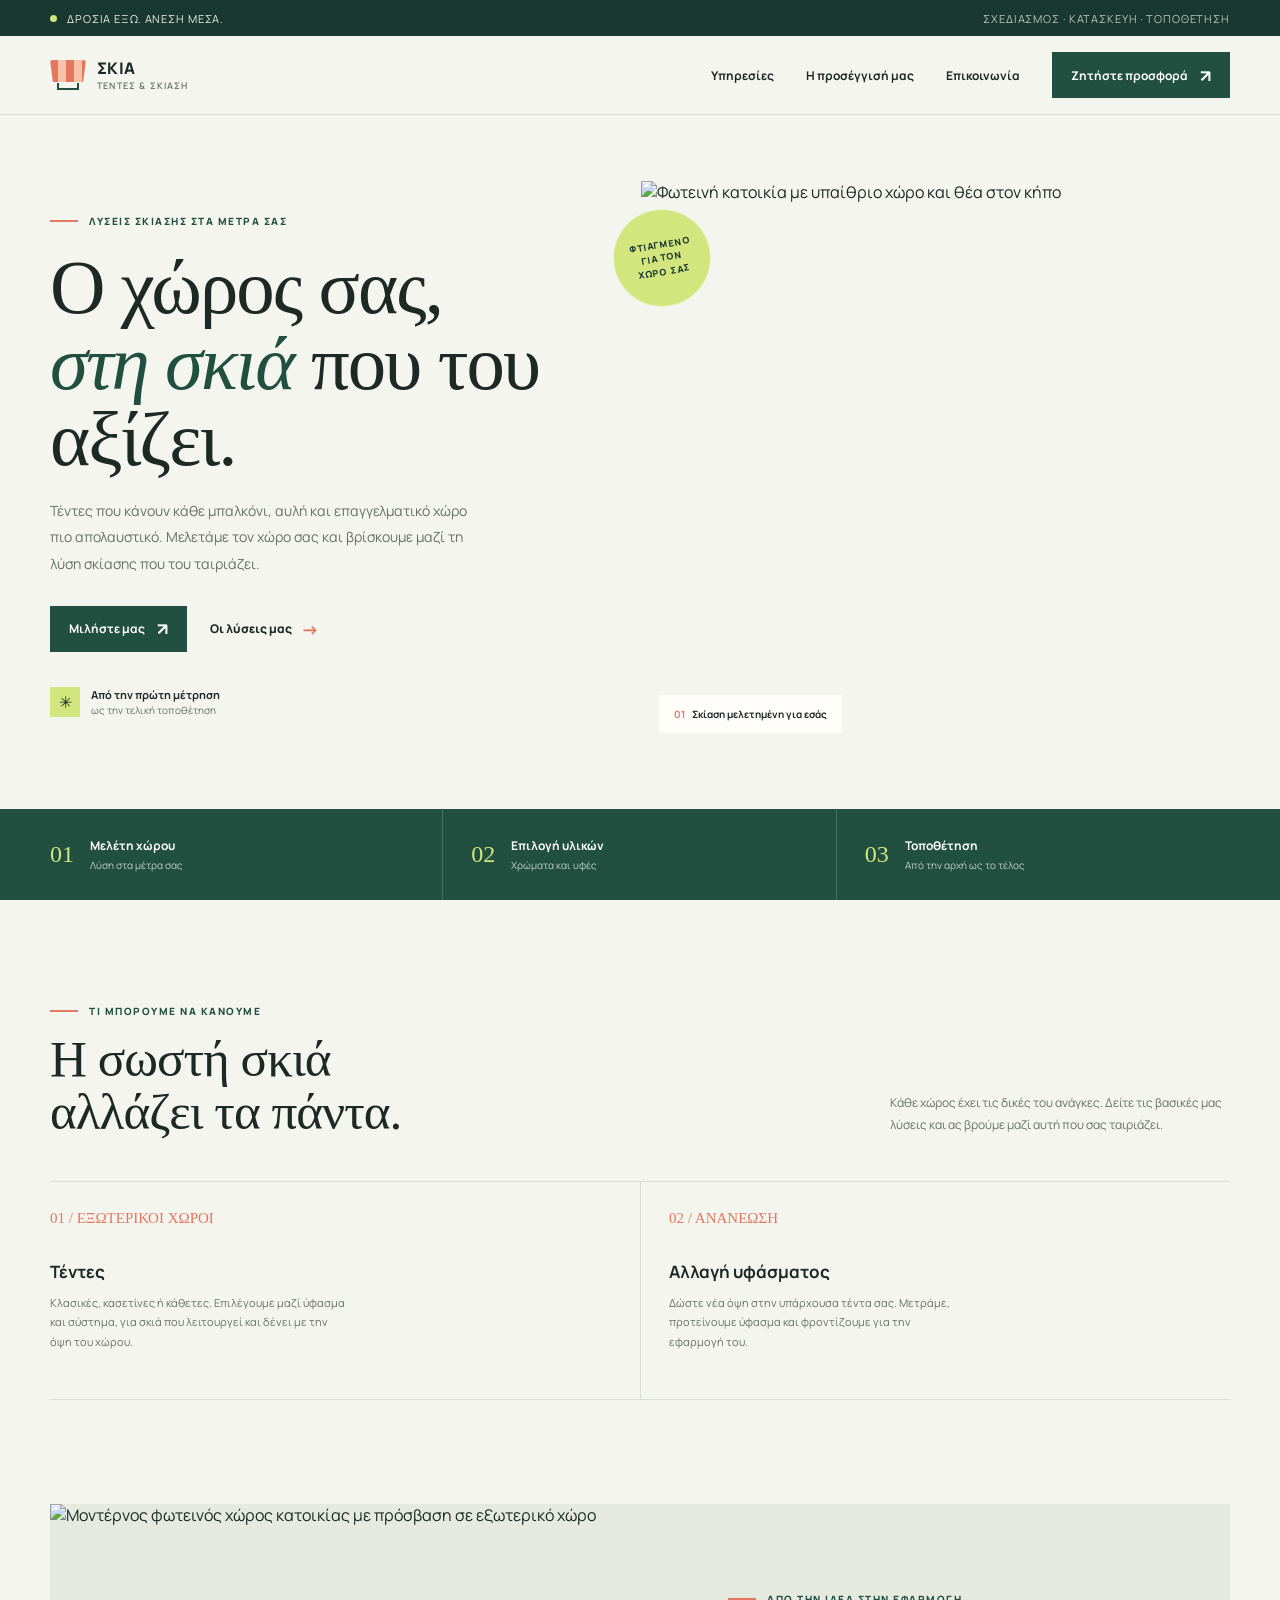
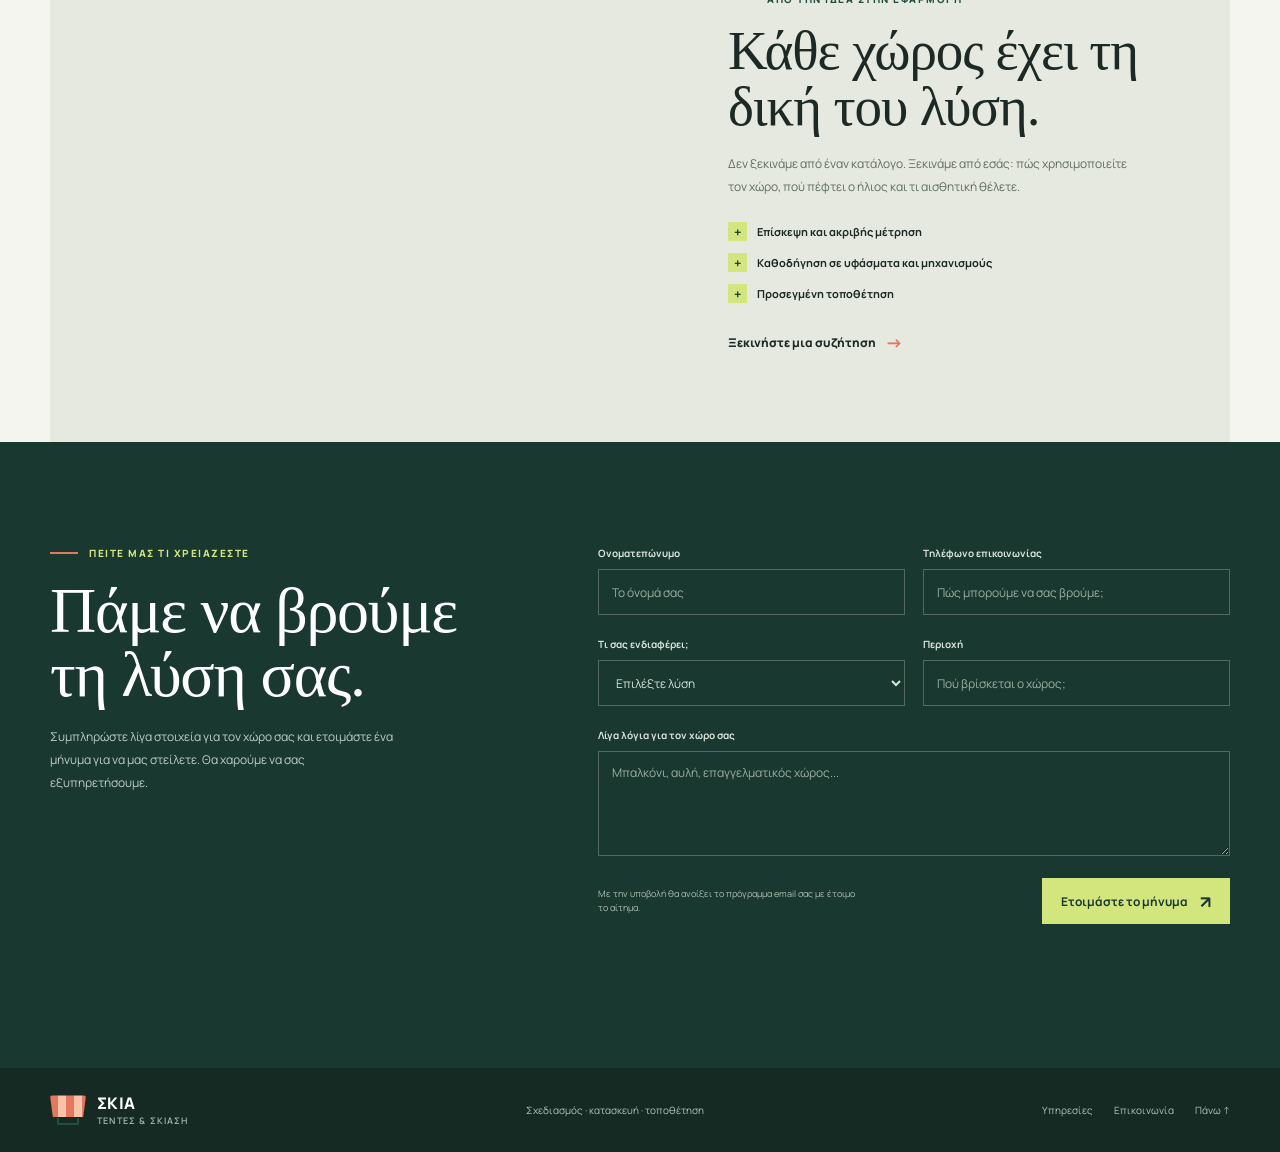
==== index.html @ 27622ba9 "commit" ====
<!doctype html>
<html lang="el">
<head>
  <meta charset="utf-8">
  <meta name="viewport" content="width=device-width, initial-scale=1">
  <meta name="theme-color" content="#f4f5ef">
  <meta name="description" content="Τέντες και λύσεις σκίασης σχεδιασμένες για τον δικό σας χώρο.">
  <title>ΣΚΙΑ | Τέντες &amp; Σκίαση</title>
  <link rel="preconnect" href="https://fonts.googleapis.com">
  <link rel="preconnect" href="https://fonts.gstatic.com" crossorigin>
  <link href="https://fonts.googleapis.com/css2?family=DM+Sans:wght@400;500;600;700&family=Manrope:wght@400;500;600;700;800&display=swap" rel="stylesheet">
  <link rel="stylesheet" href="style.css">
</head>
<body>
  <div class="topline">
    <div class="wrap topline-inner">
      <span class="topline-note">Δροσιά έξω. Άνεση μέσα.</span>
      <span>Σχεδιασμός · κατασκευή · τοποθέτηση</span>
    </div>
  </div>
  <header class="header">
    <div class="wrap nav">
      <a class="brand" href="#arxi" aria-label="Σκιά, αρχική σελίδα">
        <span class="brand-mark" aria-hidden="true"></span>
        <span class="brand-name">ΣΚΙΑ<small>ΤΕΝΤΕΣ &amp; ΣΚΙΑΣΗ</small></span>
      </a>
      <button class="menu-toggle" type="button" aria-label="Άνοιγμα μενού" aria-expanded="false" aria-controls="nav-links">
        <svg width="19" height="19" viewBox="0 0 24 24" fill="none" stroke="currentColor" stroke-width="1.8" aria-hidden="true"><path d="M4 7h16M4 12h16M4 17h16"/></svg>
      </button>
      <nav class="nav-links" id="nav-links" aria-label="Κύρια πλοήγηση">
        <a href="#ypiresies">Υπηρεσίες</a>
        <a href="#filosofia">Η προσέγγισή μας</a>
        <a href="#epikoinonia">Επικοινωνία</a>
        <a class="nav-cta" href="#epikoinonia">Ζητήστε προσφορά <span class="button-arrow" aria-hidden="true">↗</span></a>
      </nav>
    </div>
  </header>

  <main>
    <section class="hero" id="arxi">
      <div class="wrap hero-grid">
        <div class="hero-content">
          <div class="eyebrow">Λύσεις σκίασης στα μέτρα σας</div>
          <h1>Ο χώρος σας, <em>στη σκιά</em> που του αξίζει.</h1>
          <p class="hero-copy">Τέντες που κάνουν κάθε μπαλκόνι, αυλή και επαγγελματικό χώρο πιο απολαυστικό. Μελετάμε τον χώρο σας και βρίσκουμε μαζί τη λύση σκίασης που του ταιριάζει.</p>
          <div class="hero-actions">
            <a class="button" href="#epikoinonia">Μιλήστε μας <span class="button-arrow" aria-hidden="true">↗</span></a>
            <a class="text-link" href="#ypiresies">Οι λύσεις μας <span aria-hidden="true">→</span></a>
          </div>
          <div class="hero-note"><span class="hero-note-mark" aria-hidden="true">✳</span><span><strong>Από την πρώτη μέτρηση</strong><br>ως την τελική τοποθέτηση</span></div>
        </div>
        <div class="hero-visual">
          <img class="hero-photo" src="https://images.unsplash.com/photo-1600607687939-ce8a6c25118c?auto=format&amp;fit=crop&amp;w=1400&amp;q=85" alt="Φωτεινή κατοικία με υπαίθριο χώρο και θέα στον κήπο" fetchpriority="high">
          <div class="hero-stamp">ΦΤΙΑΓΜΕΝΟ<br>ΓΙΑ ΤΟΝ<br>ΧΩΡΟ ΣΑΣ</div>
          <div class="photo-caption"><span>01</span>Σκίαση μελετημένη για εσάς</div>
        </div>
      </div>
    </section>

    <section class="service-ribbon" aria-label="Η δουλειά μας">
      <div class="wrap ribbon-grid">
        <div class="ribbon-item"><span class="ribbon-number">01</span><span><strong>Μελέτη χώρου</strong><small>Λύση στα μέτρα σας</small></span></div>
        <div class="ribbon-item"><span class="ribbon-number">02</span><span><strong>Επιλογή υλικών</strong><small>Χρώματα και υφές</small></span></div>
        <div class="ribbon-item"><span class="ribbon-number">03</span><span><strong>Τοποθέτηση</strong><small>Από την αρχή ως το τέλος</small></span></div>
      </div>
    </section>

    <section class="section" id="ypiresies">
      <div class="wrap">
        <div class="section-heading">
          <div><div class="eyebrow">Τι μπορούμε να κάνουμε</div><h2>Η σωστή σκιά<br>αλλάζει τα πάντα.</h2></div>
          <p class="section-intro">Κάθε χώρος έχει τις δικές του ανάγκες. Δείτε τις βασικές μας λύσεις και ας βρούμε μαζί αυτή που σας ταιριάζει.</p>
        </div>
        <div class="services-list">
          <article class="service"><span class="service-number">01 / ΕΞΩΤΕΡΙΚΟΙ ΧΩΡΟΙ</span><h3>Τέντες</h3><p>Κλασικές, κασετίνες ή κάθετες. Επιλέγουμε μαζί ύφασμα και σύστημα, για σκιά που λειτουργεί και δένει με την όψη του χώρου.</p></article>
          <article class="service"><span class="service-number">02 / ΑΝΑΝΕΩΣΗ</span><h3>Αλλαγή υφάσματος</h3><p>Δώστε νέα όψη στην υπάρχουσα τέντα σας. Μετράμε, προτείνουμε ύφασμα και φροντίζουμε για την εφαρμογή του.</p></article>
        </div>
      </div>
    </section>

    <section class="wrap" id="filosofia">
      <div class="feature">
        <img class="feature-image" src="https://images.unsplash.com/photo-1600566753086-00f18fb6b3ea?auto=format&amp;fit=crop&amp;w=1200&amp;q=85" alt="Μοντέρνος φωτεινός χώρος κατοικίας με πρόσβαση σε εξωτερικό χώρο" loading="lazy">
        <div class="feature-copy">
          <div class="eyebrow">Από την ιδέα στην εφαρμογή</div>
          <h2>Κάθε χώρος έχει τη δική του λύση.</h2>
          <p>Δεν ξεκινάμε από έναν κατάλογο. Ξεκινάμε από εσάς: πώς χρησιμοποιείτε τον χώρο, πού πέφτει ο ήλιος και τι αισθητική θέλετε.</p>
          <ul class="feature-points">
            <li>Επίσκεψη και ακριβής μέτρηση</li>
            <li>Καθοδήγηση σε υφάσματα και μηχανισμούς</li>
            <li>Προσεγμένη τοποθέτηση</li>
          </ul>
          <a class="text-link" href="#epikoinonia">Ξεκινήστε μια συζήτηση <span aria-hidden="true">→</span></a>
        </div>
      </div>
    </section>

    <section class="section quote-section" id="epikoinonia">
      <div class="wrap quote-grid">
        <div class="quote-copy">
          <div class="eyebrow">Πείτε μας τι χρειάζεστε</div>
          <h2>Πάμε να βρούμε τη λύση σας.</h2>
          <p>Συμπληρώστε λίγα στοιχεία για τον χώρο σας και ετοιμάστε ένα μήνυμα για να μας στείλετε. Θα χαρούμε να σας εξυπηρετήσουμε.</p>
        </div>
        <form class="quote-form" id="quote-form">
          <div class="field"><label for="name">Ονοματεπώνυμο</label><input id="name" name="name" autocomplete="name" placeholder="Το όνομά σας" required></div>
          <div class="field"><label for="phone">Τηλέφωνο επικοινωνίας</label><input id="phone" name="phone" type="tel" autocomplete="tel" placeholder="Πώς μπορούμε να σας βρούμε;" required></div>
          <div class="field"><label for="space">Τι σας ενδιαφέρει;</label><select id="space" name="space" required><option value="" disabled selected>Επιλέξτε λύση</option><option>Τέντα</option><option>Αλλαγή υφάσματος</option><option>Κάτι άλλο</option></select></div>
          <div class="field"><label for="area">Περιοχή</label><input id="area" name="area" autocomplete="address-level2" placeholder="Πού βρίσκεται ο χώρος;"></div>
          <div class="field field-wide"><label for="details">Λίγα λόγια για τον χώρο σας</label><textarea id="details" name="details" placeholder="Μπαλκόνι, αυλή, επαγγελματικός χώρος..."></textarea></div>
          <div class="form-bottom"><small>Με την υποβολή θα ανοίξει το πρόγραμμα email σας με έτοιμο το αίτημα.</small><button class="button" type="submit">Ετοιμάστε το μήνυμα <span class="button-arrow" aria-hidden="true">↗</span></button></div>
          <div class="form-status" id="form-status" role="status" aria-live="polite"></div>
        </form>
      </div>
    </section>
  </main>

  <footer class="footer">
    <div class="wrap footer-inner">
      <a class="brand" href="#arxi" aria-label="Σκιά, επιστροφή στην αρχή"><span class="brand-mark" aria-hidden="true"></span><span class="brand-name">ΣΚΙΑ<small>ΤΕΝΤΕΣ &amp; ΣΚΙΑΣΗ</small></span></a>
      <span>Σχεδιασμός · κατασκευή · τοποθέτηση</span>
      <div class="footer-links"><a href="#ypiresies">Υπηρεσίες</a><a href="#epikoinonia">Επικοινωνία</a><a href="#arxi">Πάνω ↑</a></div>
    </div>
  </footer>

  <script src="script.js" defer></script>
</body>
</html>
---- style.css ----
:root {
      color-scheme: light;
      --ink: #1d2925;
      --muted: #65716a;
      --paper: #f4f5ef;
      --white: #fffefa;
      --green: #214f40;
      --green-dark: #19382f;
      --lime: #d3e67e;
      --coral: #e4775d;
      --line: #d9ded5;
      --serif: Georgia, "Times New Roman", serif;
      --sans: "Manrope", "DM Sans", sans-serif;
    }

    *, *::before, *::after { box-sizing: border-box; }
    html { scroll-behavior: smooth; }
    body {
      margin: 0;
      background: var(--paper);
      color: var(--ink);
      font-family: var(--sans);
      -webkit-font-smoothing: antialiased;
    }
    a { color: inherit; text-decoration: none; }
    button, input, select, textarea { font: inherit; }
    button, a { -webkit-tap-highlight-color: transparent; }
    img { display: block; max-width: 100%; }
    .wrap { width: min(1180px, calc(100% - 64px)); margin-inline: auto; }

    .topline {
      background: var(--green-dark);
      color: #e9eee7;
      font-size: 11px;
      letter-spacing: .08em;
      text-transform: uppercase;
    }
    .topline-inner { min-height: 36px; display: flex; align-items: center; justify-content: space-between; gap: 16px; }
    .topline-note { display: flex; align-items: center; gap: 10px; }
    .topline-note::before { content: ""; width: 7px; height: 7px; border-radius: 50%; background: var(--lime); }
    .topline span:last-child { color: #b7c8bc; }

    .header { border-bottom: 1px solid var(--line); }
    .nav { min-height: 78px; display: flex; align-items: center; justify-content: space-between; gap: 32px; }
    .brand { display: inline-flex; align-items: center; gap: 11px; flex: 0 0 auto; }
    .brand-mark { width: 36px; height: 30px; position: relative; display: inline-block; }
    .brand-mark::before {
      content: ""; position: absolute; inset: 0 0 8px; border-radius: 3px 3px 0 0;
      background: repeating-linear-gradient(90deg, var(--coral) 0 8px, #f8c3a9 8px 16px);
      clip-path: polygon(0 0, 100% 0, 92% 100%, 8% 100%);
    }
    .brand-mark::after { content: ""; position: absolute; bottom: 0; left: 7px; right: 7px; height: 7px; border: 2px solid var(--green); border-top: 0; }
    .brand-name { font-size: 16px; line-height: 1; font-weight: 800; letter-spacing: .02em; }
    .brand-name small { display: block; margin-top: 5px; font-size: 9px; font-weight: 600; letter-spacing: .13em; color: var(--muted); }
    .nav-links { display: flex; align-items: center; gap: 32px; font-size: 12px; font-weight: 700; }
    .nav-links a:not(.nav-cta) { transition: color .2s ease; }
    .nav-links a:not(.nav-cta):hover { color: var(--coral); }
    .nav-cta, .button {
      min-height: 46px; display: inline-flex; align-items: center; justify-content: center; gap: 12px;
      padding: 0 19px; border: 0; background: var(--green); color: white; font-size: 12px; font-weight: 700;
      transition: background .2s ease, transform .2s ease;
    }
    .nav-cta:hover, .button:hover { background: var(--green-dark); transform: translateY(-2px); }
    .button-arrow { font-size: 17px; line-height: 1; }
    .menu-toggle { display: none; width: 44px; height: 44px; border: 1px solid var(--line); background: transparent; color: var(--ink); cursor: pointer; }

    .hero { padding: 66px 0 58px; overflow: hidden; }
    .hero-grid { display: grid; grid-template-columns: .92fr 1.08fr; align-items: center; gap: clamp(42px, 7vw, 94px); }
    .eyebrow { display: flex; align-items: center; gap: 11px; color: var(--green); font-size: 10px; line-height: 1.4; font-weight: 800; letter-spacing: .15em; text-transform: uppercase; }
    .eyebrow::before { content: ""; width: 28px; height: 2px; background: var(--coral); }
    h1, h2, h3, p { margin-top: 0; }
    h1 { max-width: 570px; margin: 22px 0 20px; font-family: var(--serif); font-size: clamp(48px, 6vw, 78px); line-height: .99; font-weight: 400; letter-spacing: -.025em; }
    h1 em { color: var(--green); font-weight: 400; }
    .hero-copy { max-width: 430px; margin-bottom: 28px; color: var(--muted); font-size: 14px; line-height: 1.9; }
    .hero-actions { display: flex; align-items: center; gap: 23px; flex-wrap: wrap; }
    .text-link { display: inline-flex; align-items: center; gap: 9px; font-size: 12px; font-weight: 800; }
    .text-link span { color: var(--coral); font-size: 18px; transition: transform .2s ease; }
    .text-link:hover span { transform: translateX(4px); }
    .hero-note { display: flex; gap: 11px; align-items: center; margin-top: 35px; color: var(--muted); font-size: 10px; line-height: 1.5; }
    .hero-note strong { color: var(--ink); font-size: 11px; }
    .hero-note-mark { width: 30px; height: 30px; display: grid; place-items: center; background: var(--lime); color: var(--green-dark); font-size: 16px; }
    .hero-visual { position: relative; min-width: 0; }
    .hero-photo { width: 100%; height: clamp(390px, 48vw, 570px); object-fit: cover; object-position: center; }
    .hero-stamp {
      position: absolute; top: 28px; left: -28px; width: 98px; height: 98px; display: grid; place-items: center;
      border: 1px solid rgba(255,255,255,.55); border-radius: 50%; background: var(--lime); color: var(--green-dark);
      text-align: center; font-size: 9px; line-height: 1.5; font-weight: 800; letter-spacing: .1em; transform: rotate(-10deg);
    }
    .photo-caption { position: absolute; bottom: 18px; left: 18px; background: var(--white); padding: 12px 15px; font-size: 10px; font-weight: 700; }
    .photo-caption span { color: var(--coral); margin-right: 7px; }

    .service-ribbon { background: var(--green); color: white; }
    .ribbon-grid { display: grid; grid-template-columns: repeat(3, 1fr); }
    .ribbon-item { min-height: 91px; display: flex; align-items: center; gap: 16px; padding: 18px 28px; border-right: 1px solid rgba(255,255,255,.18); }
    .ribbon-item:first-child { padding-left: 0; }
    .ribbon-item:last-child { border-right: 0; }
    .ribbon-number { color: var(--lime); font-family: var(--serif); font-size: 24px; }
    .ribbon-item strong { display: block; font-size: 12px; }
    .ribbon-item small { display: block; margin-top: 4px; color: #c1d0c8; font-size: 10px; }

    .section { padding: 104px 0; }
    .section-heading { display: flex; align-items: end; justify-content: space-between; gap: 30px; margin-bottom: 42px; }
    .section-heading h2 { max-width: 540px; margin: 14px 0 0; font-family: var(--serif); font-size: clamp(38px, 4vw, 54px); line-height: 1.04; font-weight: 400; letter-spacing: -.02em; }
    .section-intro { max-width: 340px; margin: 0 0 3px; color: var(--muted); font-size: 12px; line-height: 1.8; }
    .services-list { display: grid; grid-template-columns: repeat(2, 1fr); border-top: 1px solid var(--line); }
    .service { min-height: 218px; padding: 24px 28px 22px 0; border-bottom: 1px solid var(--line); }
    .service + .service { padding-left: 28px; border-left: 1px solid var(--line); }
    .service-number { color: var(--coral); font-family: var(--serif); font-size: 15px; }
    .service h3 { margin: 33px 0 10px; font-size: 17px; line-height: 1.3; }
    .service p { max-width: 295px; margin: 0; color: var(--muted); font-size: 11px; line-height: 1.8; }

    .feature { display: grid; grid-template-columns: 1fr 1fr; min-height: 510px; background: #e5e9df; }
    .feature-image { min-height: 100%; width: 100%; height: 100%; object-fit: cover; }
    .feature-copy { display: flex; flex-direction: column; justify-content: center; align-items: flex-start; padding: clamp(40px, 7vw, 88px); }
    .feature-copy h2 { max-width: 460px; margin: 17px 0; font-family: var(--serif); font-size: clamp(39px, 4.3vw, 58px); line-height: 1.03; font-weight: 400; letter-spacing: -.02em; }
    .feature-copy p { max-width: 400px; margin: 0 0 24px; color: #5f6b62; font-size: 12px; line-height: 1.9; }
    .feature-points { display: grid; gap: 12px; margin: 0 0 27px; padding: 0; list-style: none; font-size: 11px; font-weight: 700; }
    .feature-points li { display: flex; align-items: center; gap: 10px; }
    .feature-points li::before { content: "+"; width: 19px; height: 19px; display: grid; place-items: center; background: var(--lime); color: var(--green-dark); font-size: 13px; }

    .quote-section { background: var(--green-dark); color: white; }
    .quote-grid { display: grid; grid-template-columns: .85fr 1.15fr; gap: 80px; align-items: start; }
    .quote-copy { position: sticky; top: 40px; }
    .quote-copy .eyebrow { color: var(--lime); }
    .quote-copy h2 { max-width: 430px; margin: 19px 0; font-family: var(--serif); font-size: clamp(42px, 5vw, 64px); line-height: 1; font-weight: 400; letter-spacing: -.02em; }
    .quote-copy p { max-width: 350px; margin: 0; color: #c1d0c8; font-size: 12px; line-height: 1.9; }
    .quote-form { display: grid; grid-template-columns: 1fr 1fr; column-gap: 18px; row-gap: 22px; }
    .field { display: grid; gap: 9px; }
    .field-wide { grid-column: 1 / -1; }
    .field label { color: #dbe4dc; font-size: 10px; font-weight: 700; }
    .field input, .field select, .field textarea { width: 100%; min-height: 46px; border: 1px solid #53695d; border-radius: 0; background: transparent; color: white; padding: 12px 13px; outline: none; font-size: 12px; }
    .field input::placeholder, .field textarea::placeholder { color: #9eafa3; }
    .field select { color: #dbe4dc; }
    .field select option { color: var(--ink); }
    .field input:focus, .field select:focus, .field textarea:focus { border-color: var(--lime); }
    .field textarea { min-height: 105px; resize: vertical; }
    .form-bottom { grid-column: 1 / -1; display: flex; align-items: center; justify-content: space-between; gap: 18px; }
    .form-bottom small { max-width: 260px; color: #aebfb2; font-size: 9px; line-height: 1.6; }
    .form-bottom .button { background: var(--lime); color: var(--green-dark); cursor: pointer; }
    .form-bottom .button:hover { background: #e4f29e; }
    .form-status { grid-column: 1 / -1; min-height: 18px; color: var(--lime); font-size: 11px; }

    .footer { padding: 27px 0; background: #142a23; color: #b6c4ba; }
    .footer-inner { display: flex; align-items: center; justify-content: space-between; gap: 22px; font-size: 10px; }
    .footer .brand-name { color: white; }
    .footer .brand-name small { color: #a8b8ac; }
    .footer-links { display: flex; gap: 21px; }
    .footer a:hover { color: white; }

    @media (max-width: 820px) {
      .wrap { width: min(100% - 40px, 650px); }
      .nav { min-height: 70px; }
      .menu-toggle { display: grid; place-items: center; }
      .nav-links {
        position: absolute; z-index: 4; top: 106px; left: 0; right: 0; display: none; align-items: stretch;
        flex-direction: column; gap: 0; padding: 10px 20px 20px; border-bottom: 1px solid var(--line); background: var(--paper);
      }
      .nav-links.is-open { display: flex; }
      .nav-links a:not(.nav-cta) { padding: 13px 0; border-bottom: 1px solid var(--line); }
      .nav-cta { margin-top: 14px; }
      .hero { padding: 48px 0 43px; }
      .hero-grid { grid-template-columns: 1fr; gap: 38px; }
      .hero-copy { max-width: 500px; }
      .hero-photo { height: min(76vw, 480px); }
      .hero-stamp { left: auto; right: -9px; top: -25px; width: 84px; height: 84px; }
      .ribbon-item { padding: 16px 14px; gap: 10px; }
      .ribbon-number { font-size: 20px; }
      .ribbon-item strong { font-size: 10px; }
      .ribbon-item small { font-size: 9px; }
      .section { padding: 75px 0; }
      .section-heading { align-items: flex-start; flex-direction: column; gap: 16px; }
      .feature { grid-template-columns: 1fr; }
      .feature-image { height: 360px; }
      .feature-copy { padding: 48px 30px; }
      .quote-grid { grid-template-columns: 1fr; gap: 40px; }
      .quote-copy { position: static; }
    }
    @media (max-width: 540px) {
      .wrap { width: calc(100% - 36px); }
      .topline { font-size: 9px; }
      .topline-inner { min-height: 32px; }
      .topline span:last-child { display: none; }
      .nav-links { top: 102px; }
      h1 { font-size: clamp(47px, 13vw, 64px); }
      .hero-actions { gap: 17px; }
      .hero-photo { height: 104vw; max-height: 450px; }
      .ribbon-grid { grid-template-columns: 1fr; padding: 5px 0; }
      .ribbon-item, .ribbon-item:first-child { min-height: 68px; padding: 10px 0; border-right: 0; border-bottom: 1px solid rgba(255,255,255,.18); }
      .ribbon-item:last-child { border-bottom: 0; }
      .ribbon-number { width: 24px; }
      .services-list { grid-template-columns: 1fr; }
      .service { min-height: 0; padding: 22px 0; }
      .service + .service { padding-left: 0; border-left: 0; }
      .service h3 { margin-top: 17px; }
      .feature-image { height: 280px; }
      .feature-copy { padding: 40px 22px; }
      .quote-form { grid-template-columns: 1fr; }
      .field-wide, .form-bottom, .form-status { grid-column: auto; }
      .form-bottom { align-items: flex-start; flex-direction: column; }
      .footer-inner { align-items: flex-start; flex-direction: column; }
      .footer-links { flex-wrap: wrap; gap: 14px; }
    }
    @media (prefers-reduced-motion: reduce) {
      *, *::before, *::after { scroll-behavior: auto !important; transition-duration: .01ms !important; }
    }
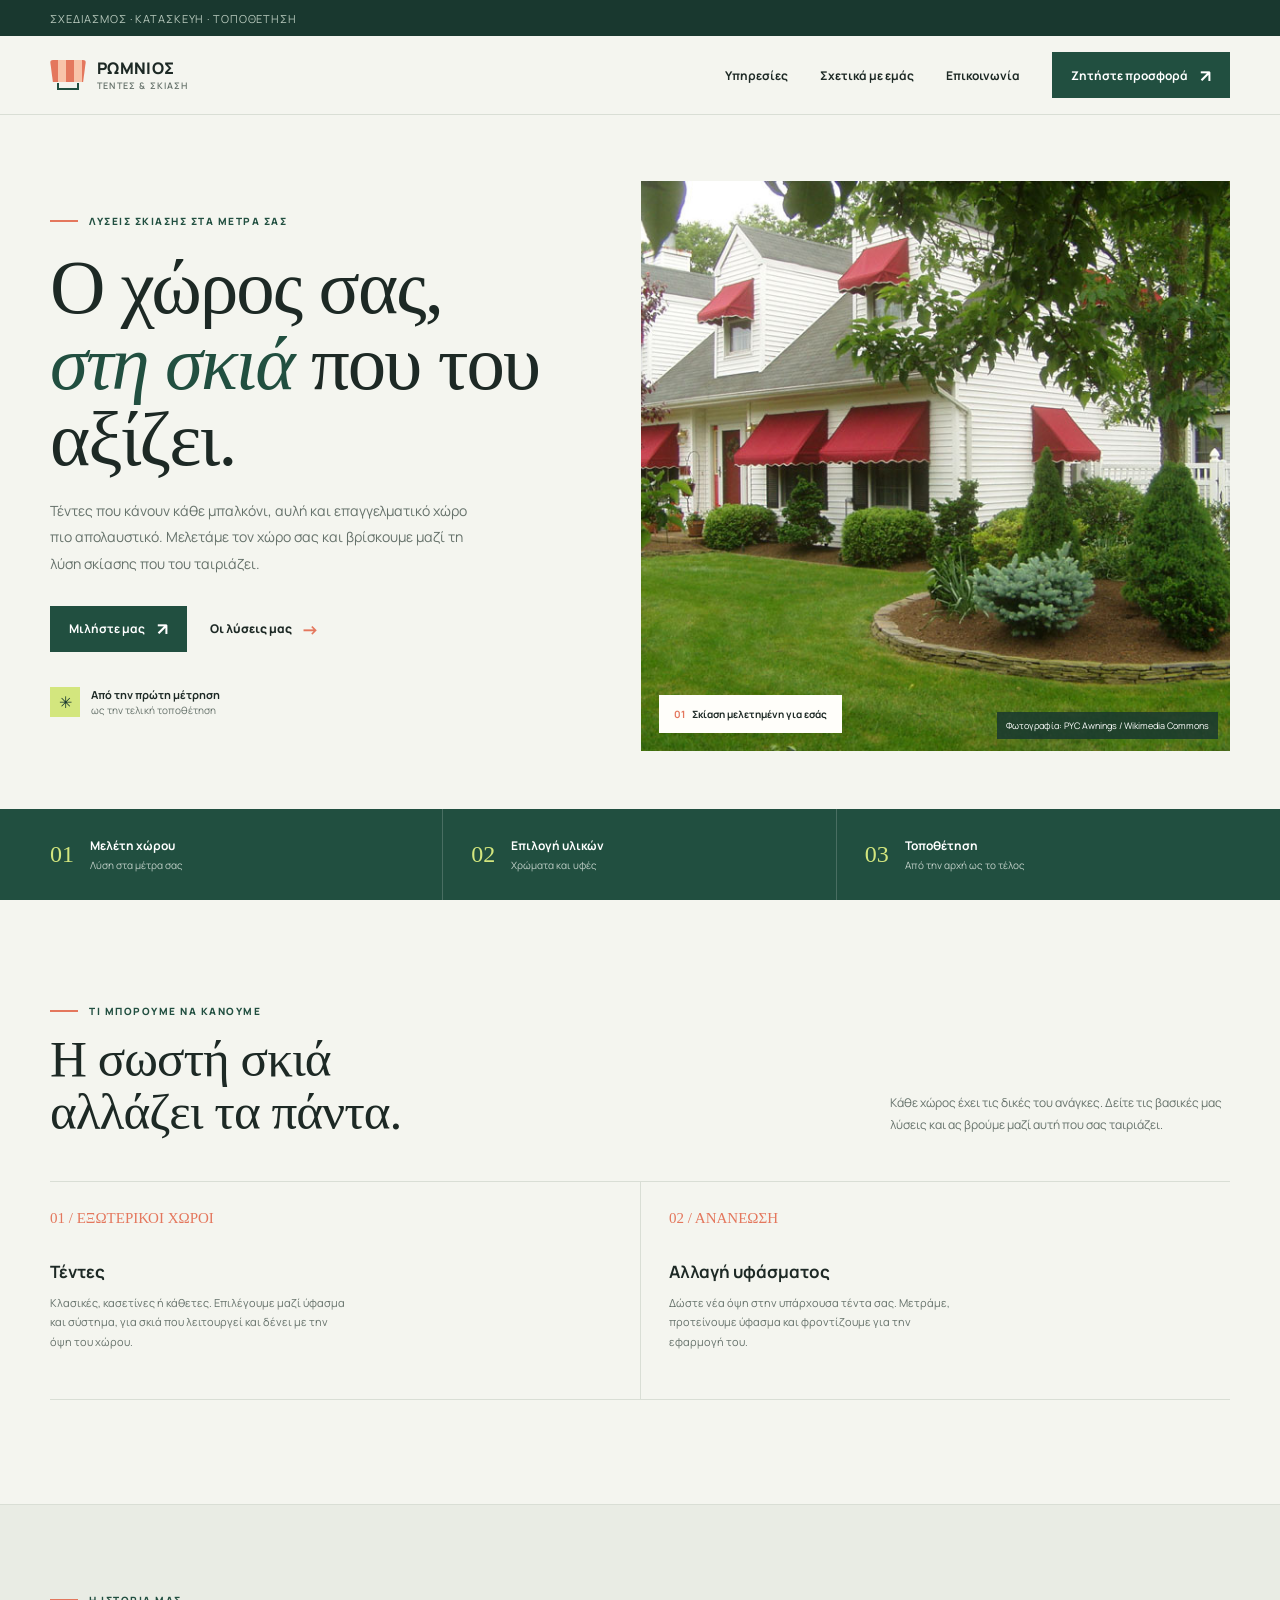
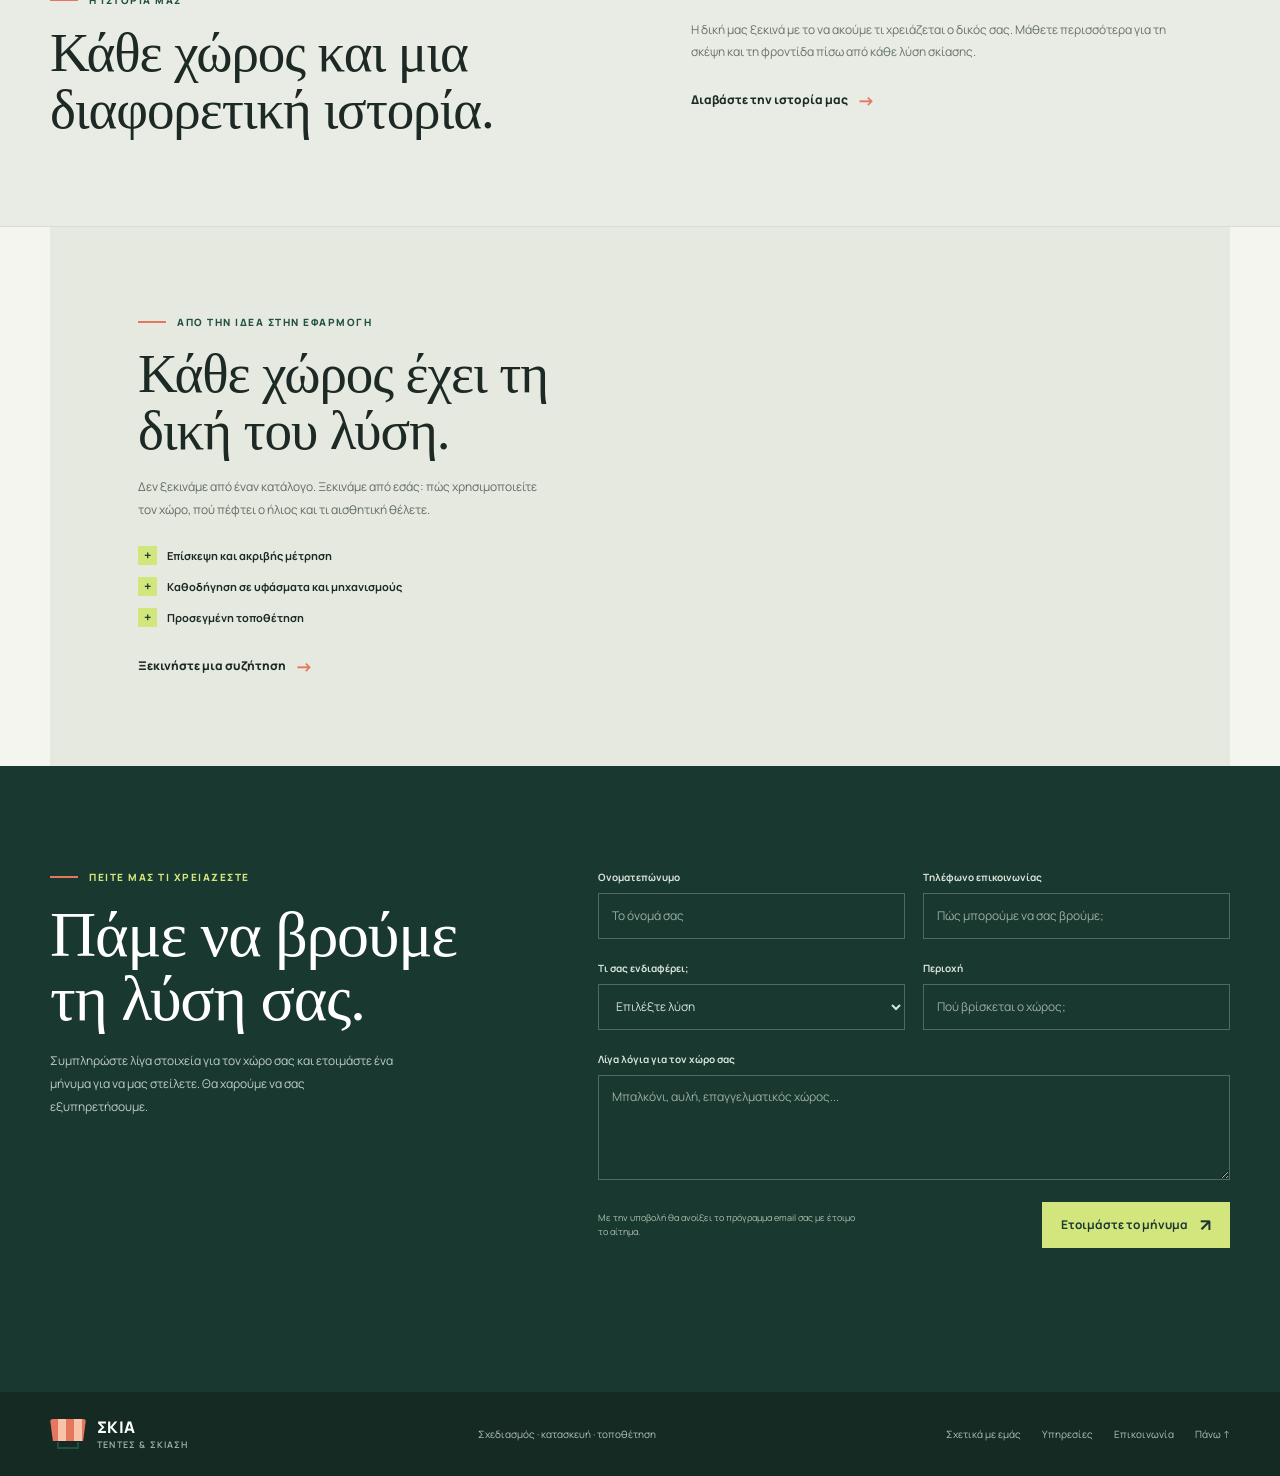
==== commit ccb8da4e: "commit" ====
--- a/index.html
+++ b/index.html
@@ -5,7 +5,7 @@
   <meta name="viewport" content="width=device-width, initial-scale=1">
   <meta name="theme-color" content="#f4f5ef">
   <meta name="description" content="Τέντες και λύσεις σκίασης σχεδιασμένες για τον δικό σας χώρο.">
-  <title>ΣΚΙΑ | Τέντες &amp; Σκίαση</title>
+  <title>ΡΩΜΝΙΟΣ | Τέντες &amp; Σκίαση</title>
   <link rel="preconnect" href="https://fonts.googleapis.com">
   <link rel="preconnect" href="https://fonts.gstatic.com" crossorigin>
   <link href="https://fonts.googleapis.com/css2?family=DM+Sans:wght@400;500;600;700&family=Manrope:wght@400;500;600;700;800&display=swap" rel="stylesheet">
@@ -14,7 +14,7 @@
 <body>
   <div class="topline">
     <div class="wrap topline-inner">
-      <span class="topline-note">Δροσιά έξω. Άνεση μέσα.</span>
+      
       <span>Σχεδιασμός · κατασκευή · τοποθέτηση</span>
     </div>
   </div>
@@ -22,14 +22,14 @@
     <div class="wrap nav">
       <a class="brand" href="#arxi" aria-label="Σκιά, αρχική σελίδα">
         <span class="brand-mark" aria-hidden="true"></span>
-        <span class="brand-name">ΣΚΙΑ<small>ΤΕΝΤΕΣ &amp; ΣΚΙΑΣΗ</small></span>
+        <span class="brand-name">ΡΩΜΝΙΟΣ<small>ΤΕΝΤΕΣ &amp; ΣΚΙΑΣΗ</small></span>
       </a>
       <button class="menu-toggle" type="button" aria-label="Άνοιγμα μενού" aria-expanded="false" aria-controls="nav-links">
         <svg width="19" height="19" viewBox="0 0 24 24" fill="none" stroke="currentColor" stroke-width="1.8" aria-hidden="true"><path d="M4 7h16M4 12h16M4 17h16"/></svg>
       </button>
       <nav class="nav-links" id="nav-links" aria-label="Κύρια πλοήγηση">
         <a href="#ypiresies">Υπηρεσίες</a>
-        <a href="#filosofia">Η προσέγγισή μας</a>
+        <a href="about.html">Σχετικά με εμάς</a>
         <a href="#epikoinonia">Επικοινωνία</a>
         <a class="nav-cta" href="#epikoinonia">Ζητήστε προσφορά <span class="button-arrow" aria-hidden="true">↗</span></a>
       </nav>
@@ -50,8 +50,9 @@
           <div class="hero-note"><span class="hero-note-mark" aria-hidden="true">✳</span><span><strong>Από την πρώτη μέτρηση</strong><br>ως την τελική τοποθέτηση</span></div>
         </div>
         <div class="hero-visual">
-          <img class="hero-photo" src="https://images.unsplash.com/photo-1600607687939-ce8a6c25118c?auto=format&amp;fit=crop&amp;w=1400&amp;q=85" alt="Φωτεινή κατοικία με υπαίθριο χώρο και θέα στον κήπο" fetchpriority="high">
-          <div class="hero-stamp">ΦΤΙΑΓΜΕΝΟ<br>ΓΙΑ ΤΟΝ<br>ΧΩΡΟ ΣΑΣ</div>
+          <img class="hero-photo" src="awning-home.jpg" alt="Κόκκινες υφασμάτινες τέντες σκιάζουν τα παράθυρα κατοικίας και τη βεράντα" fetchpriority="high">
+          <div class="image-credit"><a href="https://commons.wikimedia.org/wiki/File:Home_Awnings.jpg" target="_blank" rel="noopener noreferrer">Φωτογραφία: PYC Awnings / Wikimedia Commons</a></div>
+          
           <div class="photo-caption"><span>01</span>Σκίαση μελετημένη για εσάς</div>
         </div>
       </div>
@@ -78,9 +79,21 @@
       </div>
     </section>
 
+    <section class="about-section" id="about-teaser">
+      <div class="wrap about-grid">
+        <div class="about-heading">
+          <div class="eyebrow">Η ιστορία μας</div>
+          <h2>Κάθε χώρος και μια διαφορετική ιστορία.</h2>
+        </div>
+        <div class="about-copy">
+          <p>Η δική μας ξεκινά με το να ακούμε τι χρειάζεται ο δικός σας. Μάθετε περισσότερα για τη σκέψη και τη φροντίδα πίσω από κάθε λύση σκίασης.</p>
+          <a class="text-link" href="about.html">Διαβάστε την ιστορία μας <span aria-hidden="true">→</span></a>
+        </div>
+      </div>
+    </section>
+
     <section class="wrap" id="filosofia">
       <div class="feature">
-        <img class="feature-image" src="https://images.unsplash.com/photo-1600566753086-00f18fb6b3ea?auto=format&amp;fit=crop&amp;w=1200&amp;q=85" alt="Μοντέρνος φωτεινός χώρος κατοικίας με πρόσβαση σε εξωτερικό χώρο" loading="lazy">
         <div class="feature-copy">
           <div class="eyebrow">Από την ιδέα στην εφαρμογή</div>
           <h2>Κάθε χώρος έχει τη δική του λύση.</h2>
@@ -119,7 +132,7 @@
     <div class="wrap footer-inner">
       <a class="brand" href="#arxi" aria-label="Σκιά, επιστροφή στην αρχή"><span class="brand-mark" aria-hidden="true"></span><span class="brand-name">ΣΚΙΑ<small>ΤΕΝΤΕΣ &amp; ΣΚΙΑΣΗ</small></span></a>
       <span>Σχεδιασμός · κατασκευή · τοποθέτηση</span>
-      <div class="footer-links"><a href="#ypiresies">Υπηρεσίες</a><a href="#epikoinonia">Επικοινωνία</a><a href="#arxi">Πάνω ↑</a></div>
+      <div class="footer-links"><a href="about.html">Σχετικά με εμάς</a><a href="#ypiresies">Υπηρεσίες</a><a href="#epikoinonia">Επικοινωνία</a><a href="#arxi">Πάνω ↑</a></div>
     </div>
   </footer>
 
--- a/style.css
+++ b/style.css
@@ -88,6 +88,9 @@
     }
     .photo-caption { position: absolute; bottom: 18px; left: 18px; background: var(--white); padding: 12px 15px; font-size: 10px; font-weight: 700; }
     .photo-caption span { color: var(--coral); margin-right: 7px; }
+    .image-credit, .story-photo-credit { position: absolute; right: 12px; bottom: 12px; max-width: calc(100% - 24px); padding: 7px 9px; background: rgba(25, 56, 47, .86); color: white; font-size: 9px; line-height: 1.5; }
+    .image-credit a, .story-photo-credit a { color: inherit; }
+    .image-credit a:hover, .story-photo-credit a:hover { text-decoration: underline; }
 
     .service-ribbon { background: var(--green); color: white; }
     .ribbon-grid { display: grid; grid-template-columns: repeat(3, 1fr); }
@@ -109,8 +112,26 @@
     .service h3 { margin: 33px 0 10px; font-size: 17px; line-height: 1.3; }
     .service p { max-width: 295px; margin: 0; color: var(--muted); font-size: 11px; line-height: 1.8; }
 
-    .feature { display: grid; grid-template-columns: 1fr 1fr; min-height: 510px; background: #e5e9df; }
-    .feature-image { min-height: 100%; width: 100%; height: 100%; object-fit: cover; }
+    .about-section { padding: 88px 0; border-top: 1px solid var(--line); border-bottom: 1px solid var(--line); background: #e9ece4; }
+    .about-grid { display: grid; grid-template-columns: 1fr 1fr; gap: clamp(40px, 8vw, 110px); align-items: center; }
+    .about-heading h2 { max-width: 500px; margin: 17px 0 0; font-family: var(--serif); font-size: clamp(38px, 4.3vw, 56px); line-height: 1.04; font-weight: 400; letter-spacing: -.02em; }
+    .about-copy p { max-width: 480px; color: var(--muted); font-size: 12px; line-height: 1.9; }
+    .about-copy p:last-of-type { margin-bottom: 23px; }
+
+    .story-hero { padding: 66px 0 0; }
+    .story-hero-grid { display: grid; grid-template-columns: 1fr 1fr; align-items: center; gap: clamp(40px, 7vw, 88px); }
+    .story-intro h1 { max-width: 580px; }
+    .story-lead { max-width: 440px; margin: 0; color: var(--muted); font-size: 14px; line-height: 1.9; }
+    .story-visual { position: relative; margin: 0; }
+    .story-image { width: 100%; height: 440px; object-fit: cover; }
+    .story-body { margin-top: 70px; padding: 82px 0; background: #e9ece4; }
+    .story-body-grid { display: grid; grid-template-columns: .75fr 1.25fr; gap: clamp(40px, 8vw, 112px); }
+    .story-heading h2 { max-width: 340px; margin: 15px 0 0; font-family: var(--serif); font-size: clamp(36px, 4vw, 50px); line-height: 1.05; font-weight: 400; }
+    .story-copy { max-width: 620px; }
+    .story-copy p { margin-bottom: 20px; color: #536159; font-size: 13px; line-height: 1.95; }
+    .story-actions { display: flex; flex-wrap: wrap; align-items: center; gap: 24px; margin-top: 28px; }
+
+    .feature { display: grid; grid-template-columns: 1fr; background: #e5e9df; }
     .feature-copy { display: flex; flex-direction: column; justify-content: center; align-items: flex-start; padding: clamp(40px, 7vw, 88px); }
     .feature-copy h2 { max-width: 460px; margin: 17px 0; font-family: var(--serif); font-size: clamp(39px, 4.3vw, 58px); line-height: 1.03; font-weight: 400; letter-spacing: -.02em; }
     .feature-copy p { max-width: 400px; margin: 0 0 24px; color: #5f6b62; font-size: 12px; line-height: 1.9; }
@@ -169,8 +190,14 @@
       .ribbon-item small { font-size: 9px; }
       .section { padding: 75px 0; }
       .section-heading { align-items: flex-start; flex-direction: column; gap: 16px; }
+      .about-section { padding: 65px 0; }
+      .about-grid { grid-template-columns: 1fr; gap: 22px; }
+      .story-hero { padding-top: 45px; }
+      .story-hero-grid { grid-template-columns: 1fr; gap: 30px; }
+      .story-image { height: min(76vw, 430px); }
+      .story-body { margin-top: 50px; padding: 58px 0; }
+      .story-body-grid { grid-template-columns: 1fr; gap: 25px; }
       .feature { grid-template-columns: 1fr; }
-      .feature-image { height: 360px; }
       .feature-copy { padding: 48px 30px; }
       .quote-grid { grid-template-columns: 1fr; gap: 40px; }
       .quote-copy { position: static; }
@@ -192,7 +219,6 @@
       .service { min-height: 0; padding: 22px 0; }
       .service + .service { padding-left: 0; border-left: 0; }
       .service h3 { margin-top: 17px; }
-      .feature-image { height: 280px; }
       .feature-copy { padding: 40px 22px; }
       .quote-form { grid-template-columns: 1fr; }
       .field-wide, .form-bottom, .form-status { grid-column: auto; }
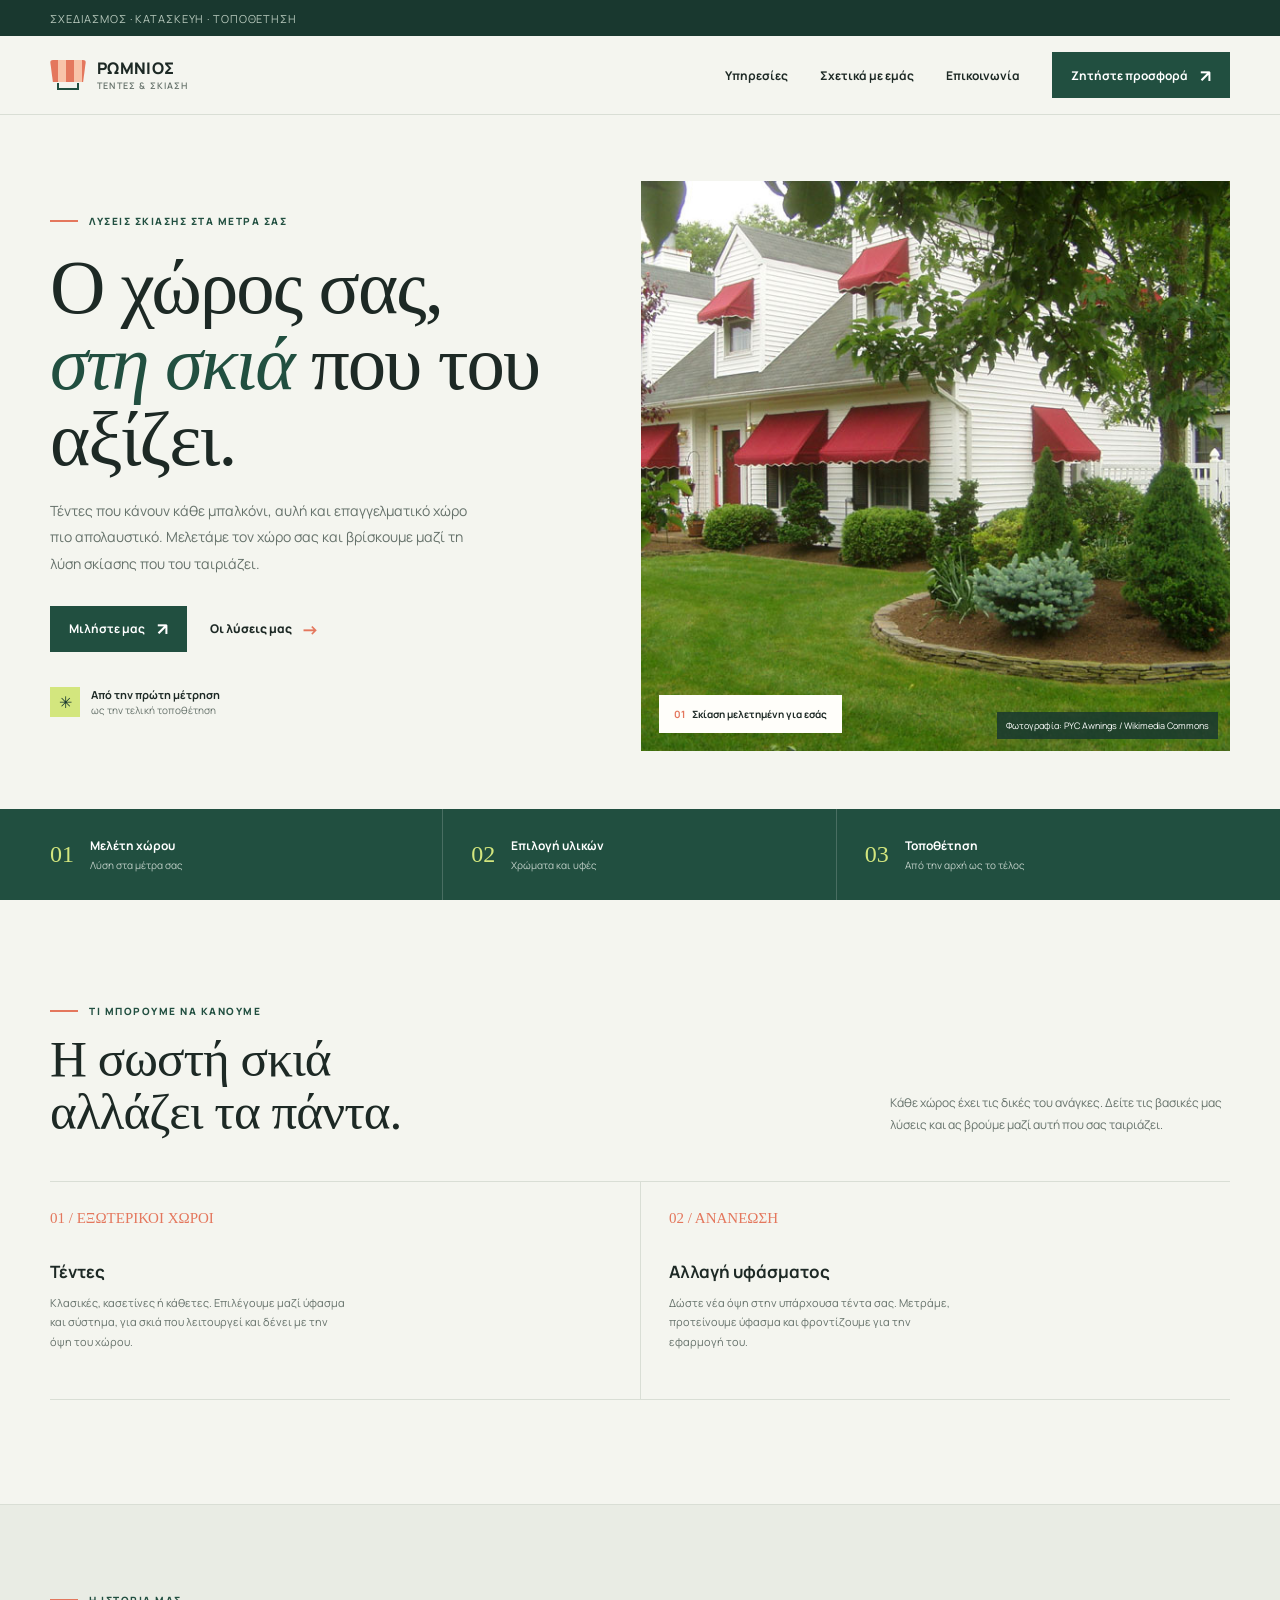
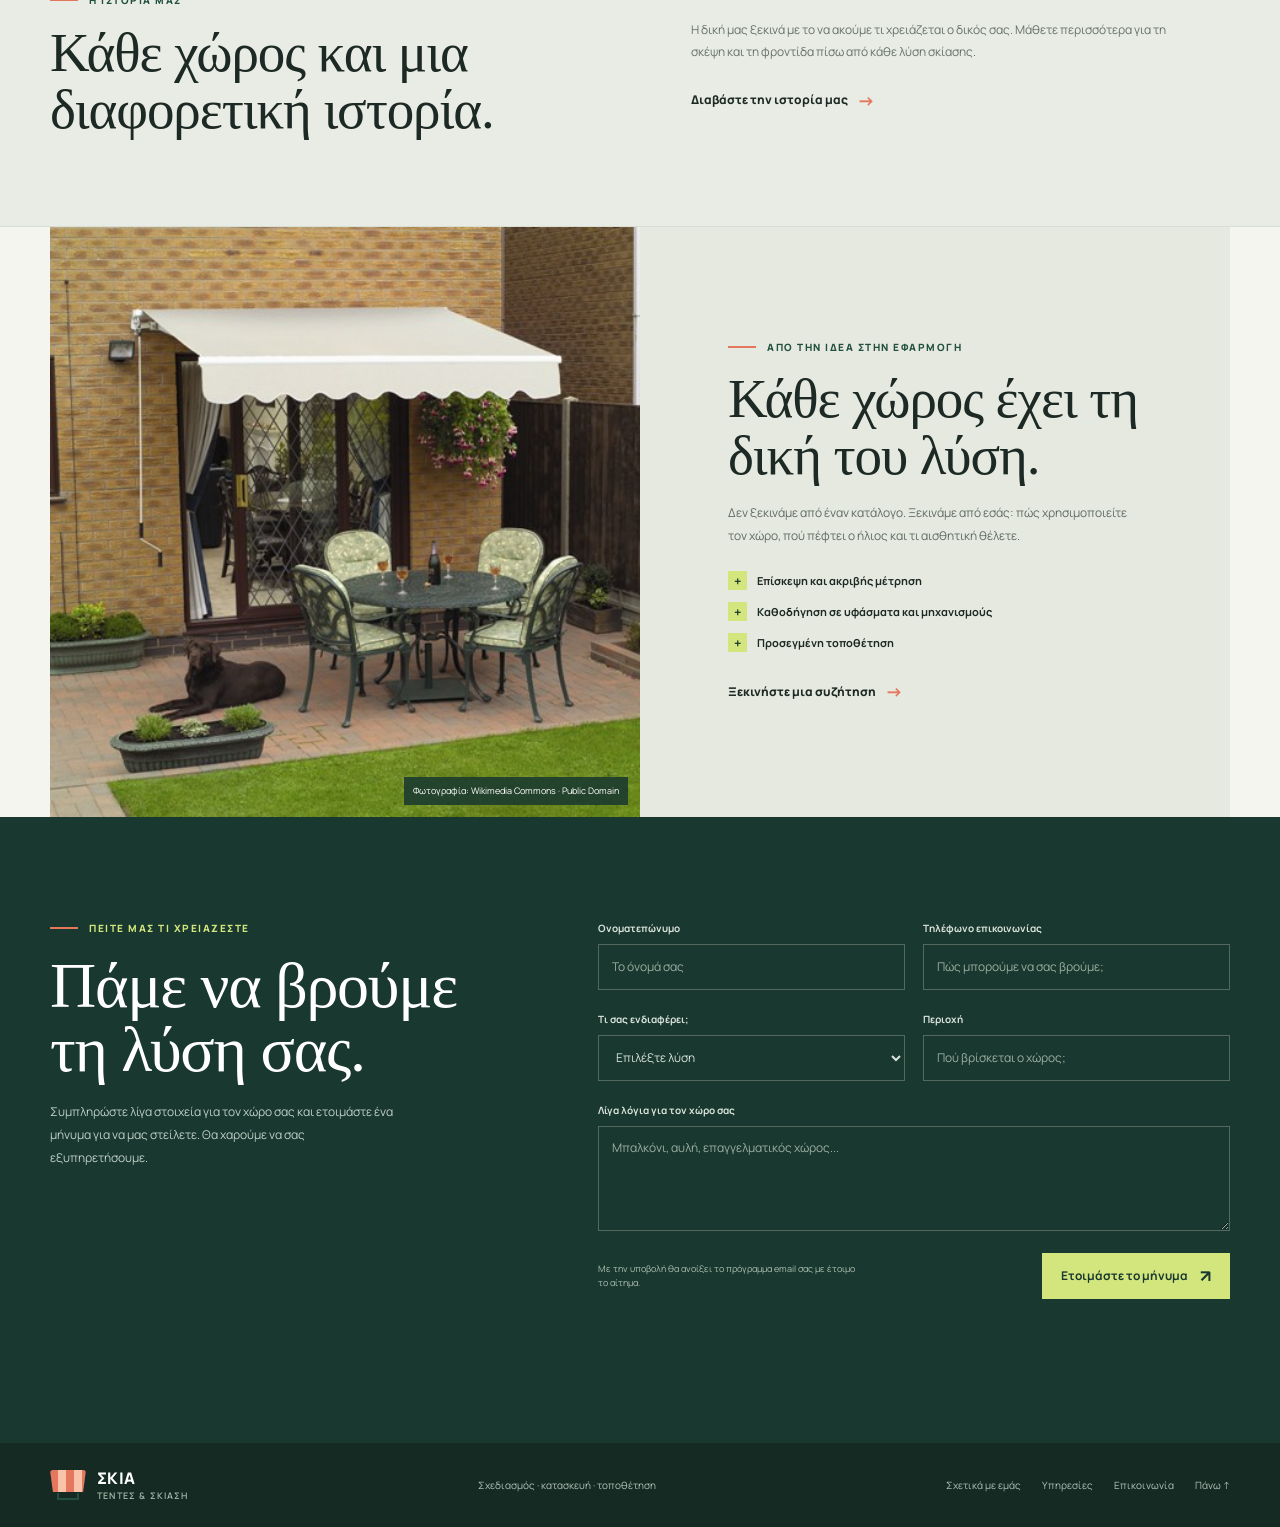
==== commit 4dae346f: "commit" ====
--- a/index.html
+++ b/index.html
@@ -94,6 +94,10 @@
 
     <section class="wrap" id="filosofia">
       <div class="feature">
+        <div class="feature-visual">
+          <img class="feature-image" src="awning-patio.jpg" alt="Λευκή υφασμάτινη τέντα σκιάζει μια αυλή με τραπέζι και καθίσματα" loading="lazy">
+          <div class="image-credit"><a href="https://commons.wikimedia.org/wiki/File:Ivoryawningl.jpg" target="_blank" rel="noopener noreferrer">Φωτογραφία: Wikimedia Commons · Public Domain</a></div>
+        </div>
         <div class="feature-copy">
           <div class="eyebrow">Από την ιδέα στην εφαρμογή</div>
           <h2>Κάθε χώρος έχει τη δική του λύση.</h2>
--- a/style.css
+++ b/style.css
@@ -131,7 +131,9 @@
     .story-copy p { margin-bottom: 20px; color: #536159; font-size: 13px; line-height: 1.95; }
     .story-actions { display: flex; flex-wrap: wrap; align-items: center; gap: 24px; margin-top: 28px; }
 
-    .feature { display: grid; grid-template-columns: 1fr; background: #e5e9df; }
+    .feature { display: grid; grid-template-columns: 1fr 1fr; min-height: 510px; background: #e5e9df; }
+    .feature-visual { position: relative; min-height: 100%; }
+    .feature-image { width: 100%; height: 100%; object-fit: cover; }
     .feature-copy { display: flex; flex-direction: column; justify-content: center; align-items: flex-start; padding: clamp(40px, 7vw, 88px); }
     .feature-copy h2 { max-width: 460px; margin: 17px 0; font-family: var(--serif); font-size: clamp(39px, 4.3vw, 58px); line-height: 1.03; font-weight: 400; letter-spacing: -.02em; }
     .feature-copy p { max-width: 400px; margin: 0 0 24px; color: #5f6b62; font-size: 12px; line-height: 1.9; }
@@ -198,6 +200,7 @@
       .story-body { margin-top: 50px; padding: 58px 0; }
       .story-body-grid { grid-template-columns: 1fr; gap: 25px; }
       .feature { grid-template-columns: 1fr; }
+      .feature-image { height: 360px; }
       .feature-copy { padding: 48px 30px; }
       .quote-grid { grid-template-columns: 1fr; gap: 40px; }
       .quote-copy { position: static; }
@@ -219,6 +222,7 @@
       .service { min-height: 0; padding: 22px 0; }
       .service + .service { padding-left: 0; border-left: 0; }
       .service h3 { margin-top: 17px; }
+      .feature-image { height: 280px; }
       .feature-copy { padding: 40px 22px; }
       .quote-form { grid-template-columns: 1fr; }
       .field-wide, .form-bottom, .form-status { grid-column: auto; }
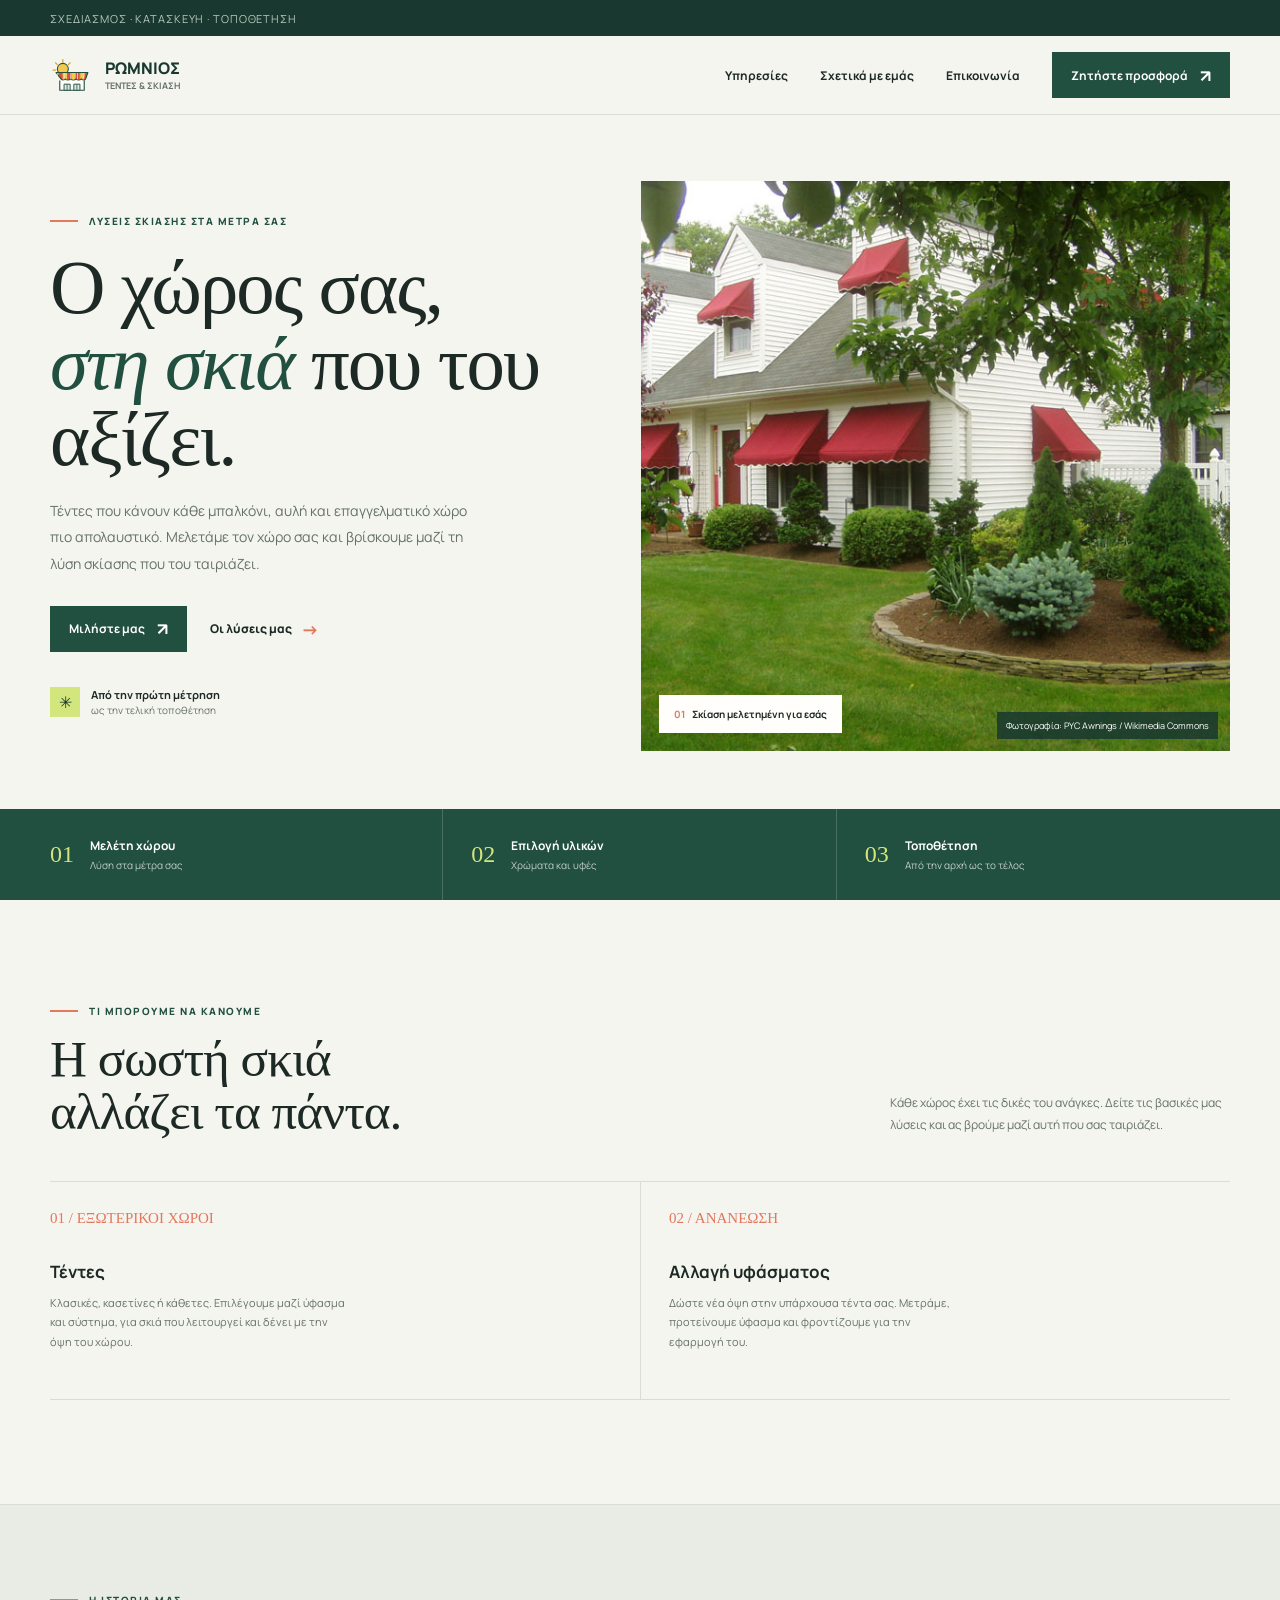
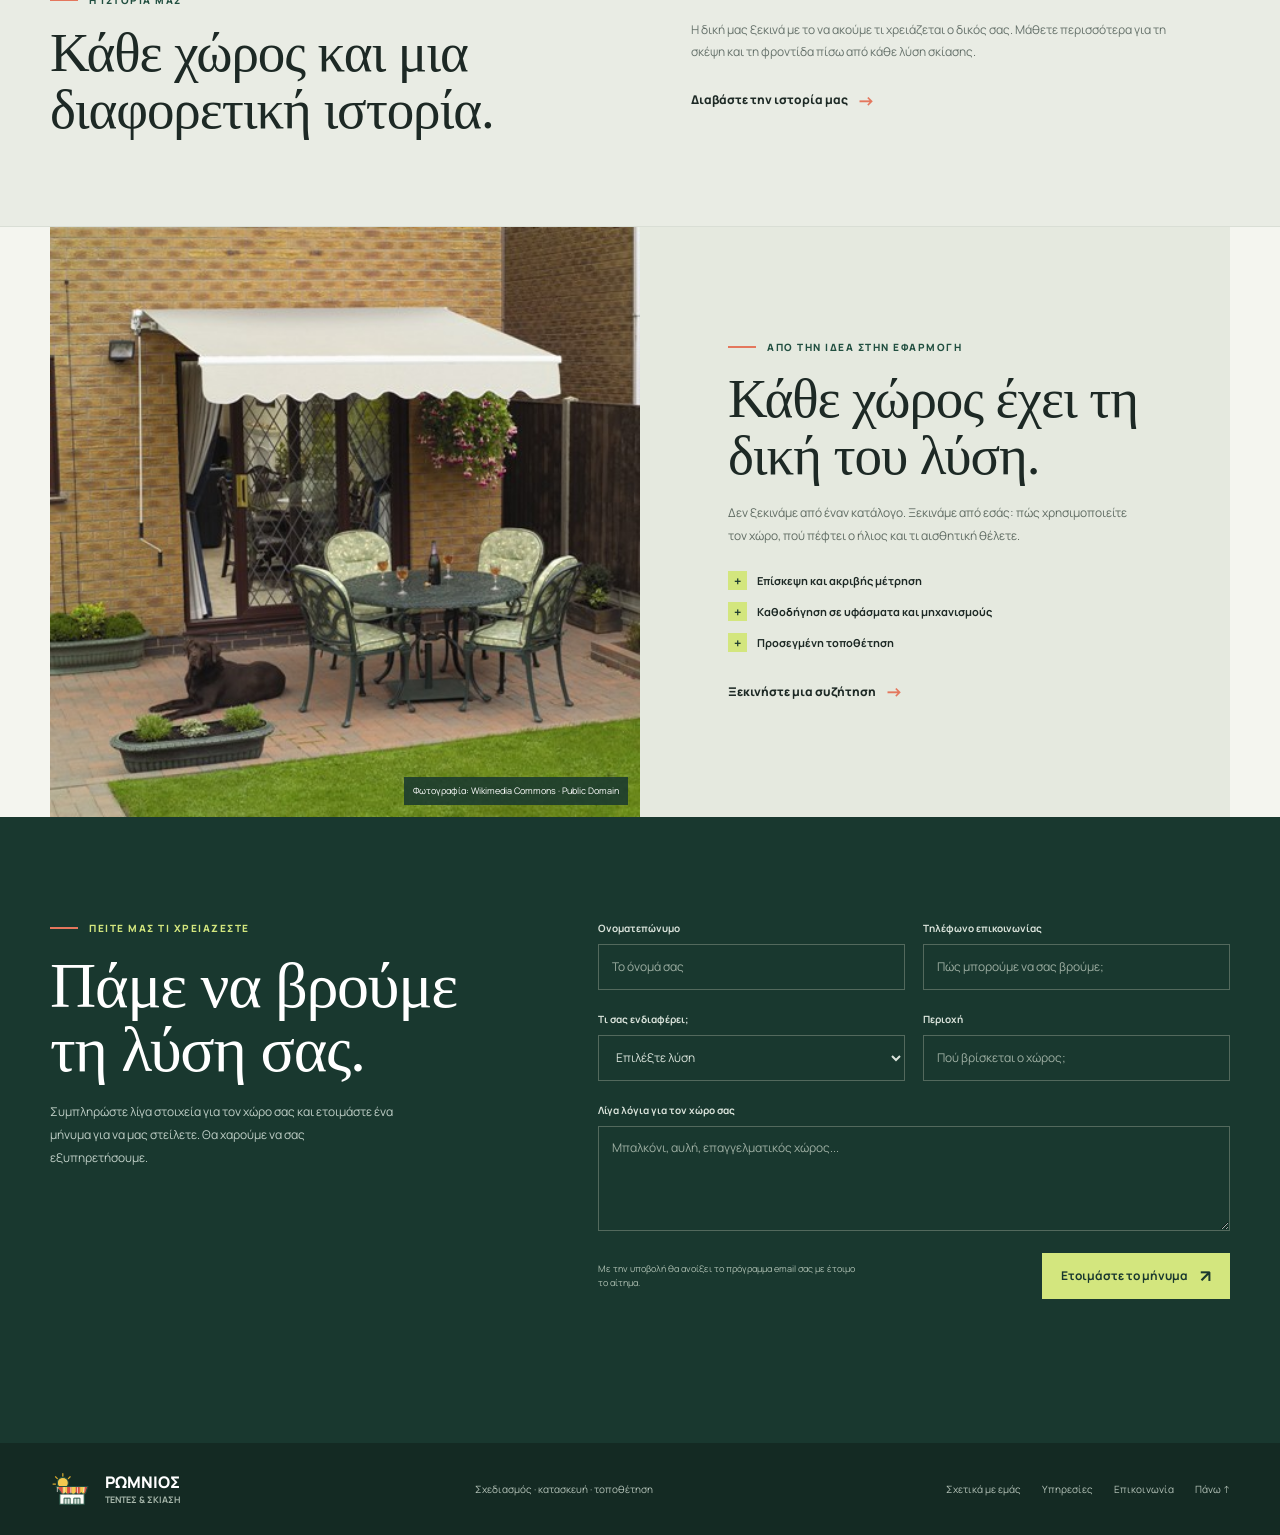
==== commit 6b2dcdc2: "commit" ====
--- a/index.html
+++ b/index.html
@@ -20,8 +20,8 @@
   </div>
   <header class="header">
     <div class="wrap nav">
-      <a class="brand" href="#arxi" aria-label="Σκιά, αρχική σελίδα">
-        <span class="brand-mark" aria-hidden="true"></span>
+      <a class="brand" href="#arxi" aria-label="Ρωμνιός, αρχική σελίδα">
+        <img class="brand-mark" src="logo-mark.svg" alt="" aria-hidden="true">
         <span class="brand-name">ΡΩΜΝΙΟΣ<small>ΤΕΝΤΕΣ &amp; ΣΚΙΑΣΗ</small></span>
       </a>
       <button class="menu-toggle" type="button" aria-label="Άνοιγμα μενού" aria-expanded="false" aria-controls="nav-links">
@@ -134,7 +134,7 @@
 
   <footer class="footer">
     <div class="wrap footer-inner">
-      <a class="brand" href="#arxi" aria-label="Σκιά, επιστροφή στην αρχή"><span class="brand-mark" aria-hidden="true"></span><span class="brand-name">ΣΚΙΑ<small>ΤΕΝΤΕΣ &amp; ΣΚΙΑΣΗ</small></span></a>
+      <a class="brand" href="#arxi" aria-label="Ρωμνιός, επιστροφή στην αρχή"><img class="brand-mark" src="logo-mark.svg" alt="" aria-hidden="true"><span class="brand-name">ΡΩΜΝΙΟΣ<small>ΤΕΝΤΕΣ &amp; ΣΚΙΑΣΗ</small></span></a>
       <span>Σχεδιασμός · κατασκευή · τοποθέτηση</span>
       <div class="footer-links"><a href="about.html">Σχετικά με εμάς</a><a href="#ypiresies">Υπηρεσίες</a><a href="#epikoinonia">Επικοινωνία</a><a href="#arxi">Πάνω ↑</a></div>
     </div>
--- a/style.css
+++ b/style.css
@@ -43,15 +43,9 @@
     .header { border-bottom: 1px solid var(--line); }
     .nav { min-height: 78px; display: flex; align-items: center; justify-content: space-between; gap: 32px; }
     .brand { display: inline-flex; align-items: center; gap: 11px; flex: 0 0 auto; }
-    .brand-mark { width: 36px; height: 30px; position: relative; display: inline-block; }
-    .brand-mark::before {
-      content: ""; position: absolute; inset: 0 0 8px; border-radius: 3px 3px 0 0;
-      background: repeating-linear-gradient(90deg, var(--coral) 0 8px, #f8c3a9 8px 16px);
-      clip-path: polygon(0 0, 100% 0, 92% 100%, 8% 100%);
-    }
-    .brand-mark::after { content: ""; position: absolute; bottom: 0; left: 7px; right: 7px; height: 7px; border: 2px solid var(--green); border-top: 0; }
-    .brand-name { font-size: 16px; line-height: 1; font-weight: 800; letter-spacing: .02em; }
-    .brand-name small { display: block; margin-top: 5px; font-size: 9px; font-weight: 600; letter-spacing: .13em; color: var(--muted); }
+    .brand-mark { width: 44px; height: 38px; display: block; flex: 0 0 auto; }
+    .brand-name { color: var(--green-dark); font-size: 16px; line-height: 1; font-weight: 800; letter-spacing: 0; }
+    .brand-name small { display: block; margin-top: 5px; color: var(--muted); font-size: 9px; font-weight: 700; letter-spacing: 0; }
     .nav-links { display: flex; align-items: center; gap: 32px; font-size: 12px; font-weight: 700; }
     .nav-links a:not(.nav-cta) { transition: color .2s ease; }
     .nav-links a:not(.nav-cta):hover { color: var(--coral); }
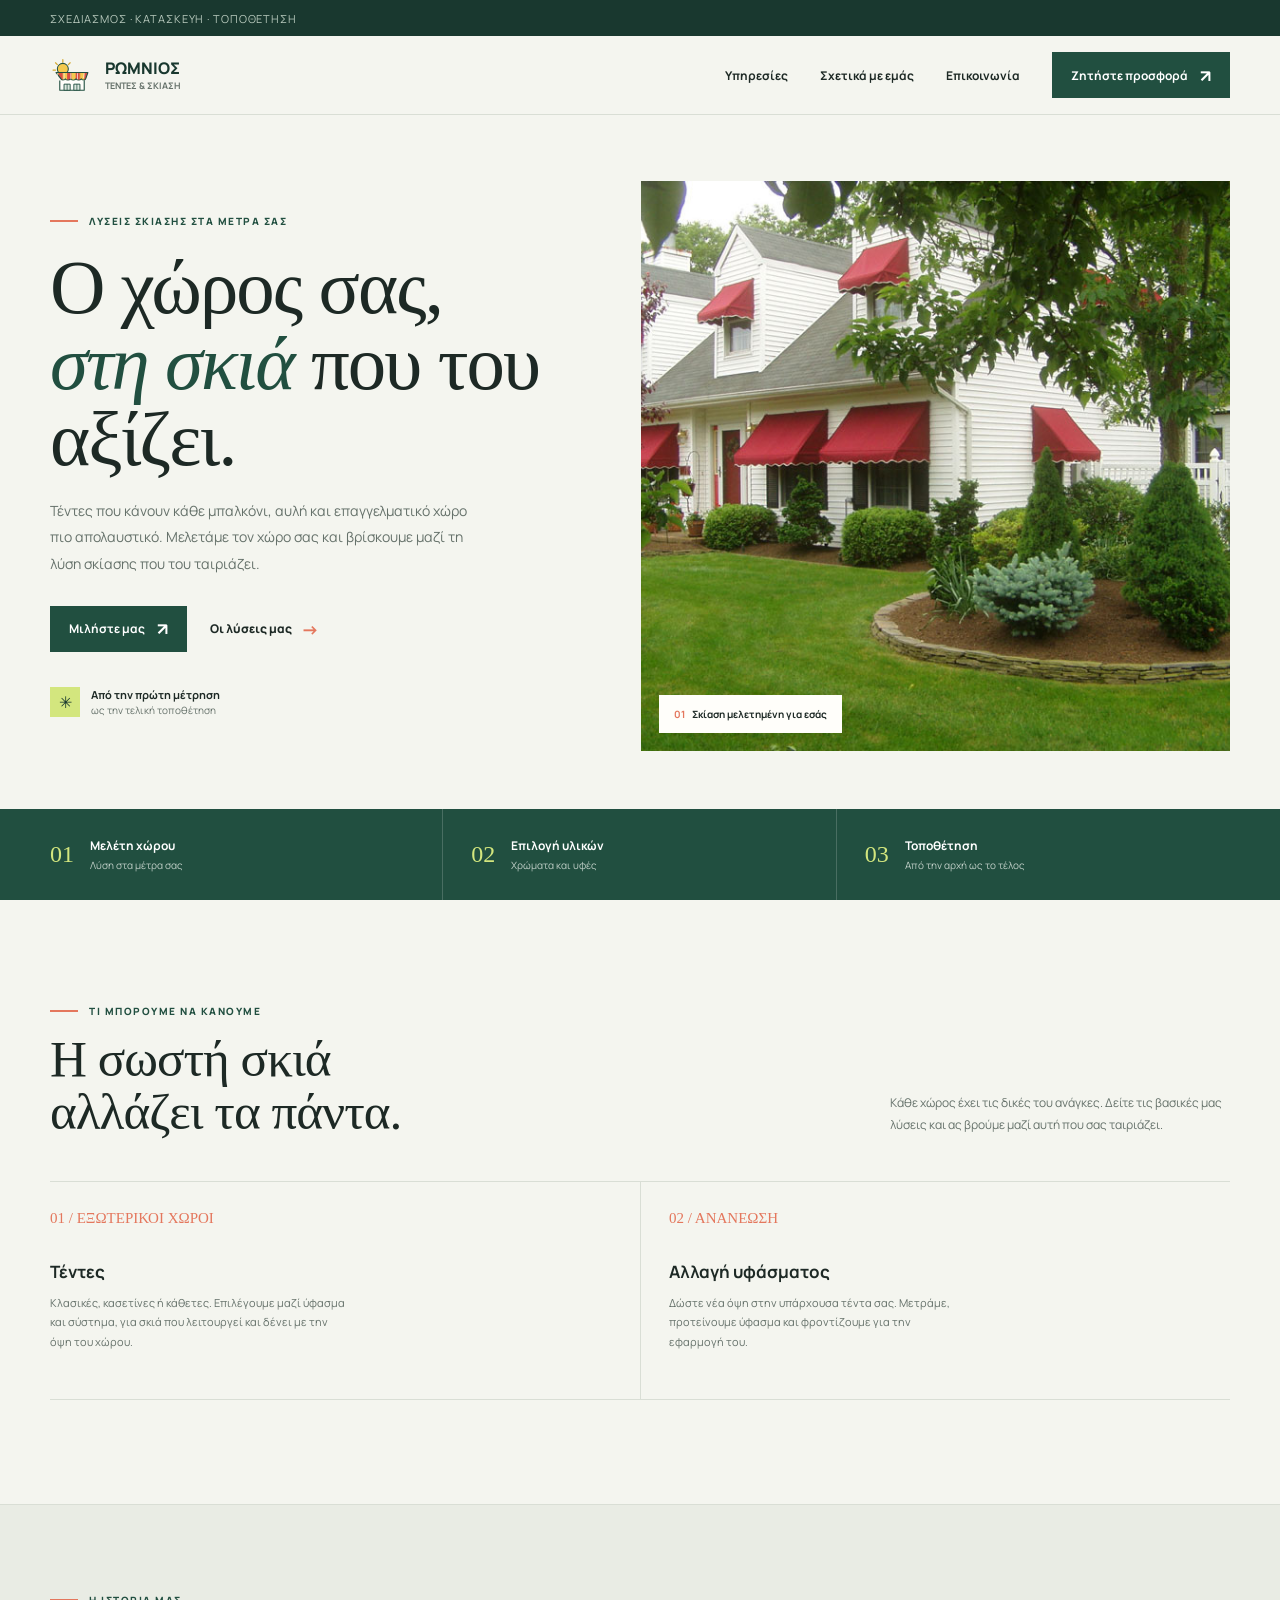
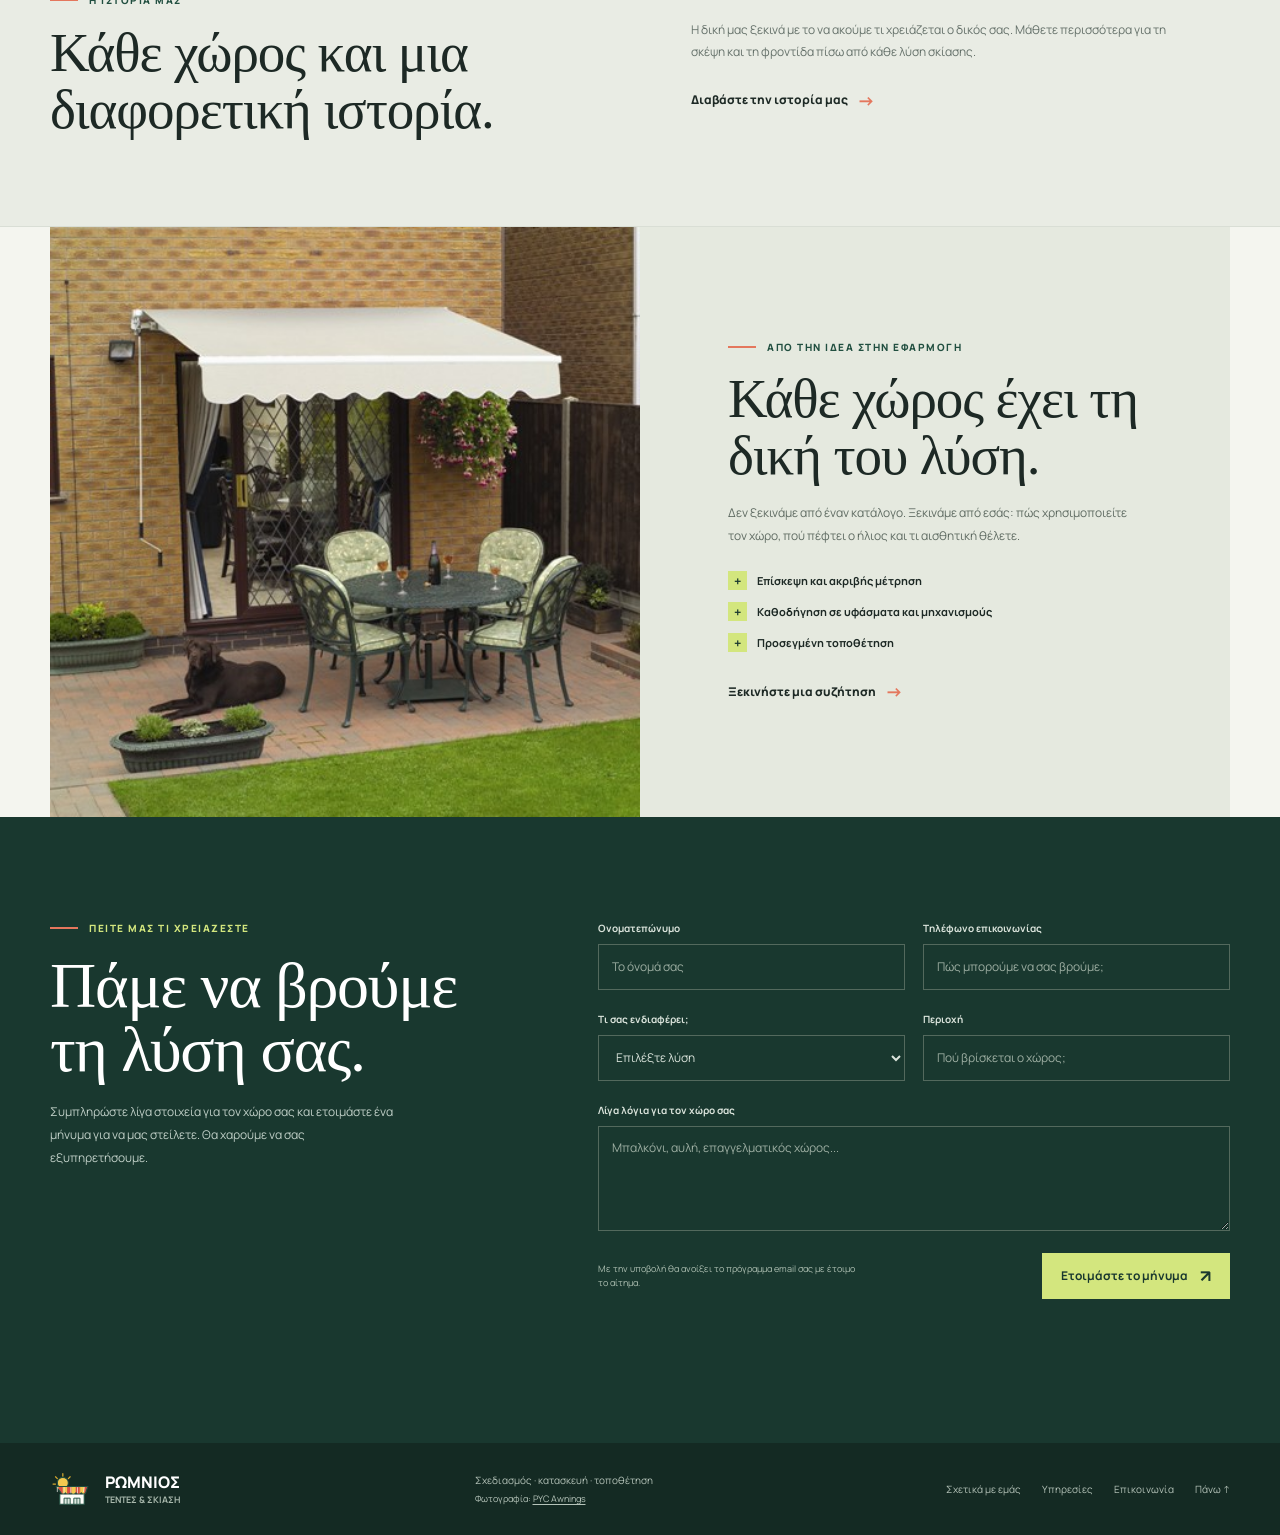
==== commit ab7c6030: "commit" ====
--- a/index.html
+++ b/index.html
@@ -50,9 +50,7 @@
           <div class="hero-note"><span class="hero-note-mark" aria-hidden="true">✳</span><span><strong>Από την πρώτη μέτρηση</strong><br>ως την τελική τοποθέτηση</span></div>
         </div>
         <div class="hero-visual">
-          <img class="hero-photo" src="awning-home.jpg" alt="Κόκκινες υφασμάτινες τέντες σκιάζουν τα παράθυρα κατοικίας και τη βεράντα" fetchpriority="high">
-          <div class="image-credit"><a href="https://commons.wikimedia.org/wiki/File:Home_Awnings.jpg" target="_blank" rel="noopener noreferrer">Φωτογραφία: PYC Awnings / Wikimedia Commons</a></div>
-          
+          <img class="hero-photo" src="awning-home.jpg" alt="Κόκκινες τέντες σκιάζουν τα παράθυρα κατοικίας και τη βεράντα" fetchpriority="high">
           <div class="photo-caption"><span>01</span>Σκίαση μελετημένη για εσάς</div>
         </div>
       </div>
@@ -96,7 +94,6 @@
       <div class="feature">
         <div class="feature-visual">
           <img class="feature-image" src="awning-patio.jpg" alt="Λευκή υφασμάτινη τέντα σκιάζει μια αυλή με τραπέζι και καθίσματα" loading="lazy">
-          <div class="image-credit"><a href="https://commons.wikimedia.org/wiki/File:Ivoryawningl.jpg" target="_blank" rel="noopener noreferrer">Φωτογραφία: Wikimedia Commons · Public Domain</a></div>
         </div>
         <div class="feature-copy">
           <div class="eyebrow">Από την ιδέα στην εφαρμογή</div>
@@ -135,7 +132,7 @@
   <footer class="footer">
     <div class="wrap footer-inner">
       <a class="brand" href="#arxi" aria-label="Ρωμνιός, επιστροφή στην αρχή"><img class="brand-mark" src="logo-mark.svg" alt="" aria-hidden="true"><span class="brand-name">ΡΩΜΝΙΟΣ<small>ΤΕΝΤΕΣ &amp; ΣΚΙΑΣΗ</small></span></a>
-      <span>Σχεδιασμός · κατασκευή · τοποθέτηση</span>
+      <span>Σχεδιασμός · κατασκευή · τοποθέτηση<small class="footer-credit">Φωτογραφία: <a href="https://commons.wikimedia.org/wiki/File:Home_Awnings.jpg" target="_blank" rel="noopener noreferrer">PYC Awnings</a></small></span>
       <div class="footer-links"><a href="about.html">Σχετικά με εμάς</a><a href="#ypiresies">Υπηρεσίες</a><a href="#epikoinonia">Επικοινωνία</a><a href="#arxi">Πάνω ↑</a></div>
     </div>
   </footer>
--- a/style.css
+++ b/style.css
@@ -82,9 +82,6 @@
     }
     .photo-caption { position: absolute; bottom: 18px; left: 18px; background: var(--white); padding: 12px 15px; font-size: 10px; font-weight: 700; }
     .photo-caption span { color: var(--coral); margin-right: 7px; }
-    .image-credit, .story-photo-credit { position: absolute; right: 12px; bottom: 12px; max-width: calc(100% - 24px); padding: 7px 9px; background: rgba(25, 56, 47, .86); color: white; font-size: 9px; line-height: 1.5; }
-    .image-credit a, .story-photo-credit a { color: inherit; }
-    .image-credit a:hover, .story-photo-credit a:hover { text-decoration: underline; }
 
     .service-ribbon { background: var(--green); color: white; }
     .ribbon-grid { display: grid; grid-template-columns: repeat(3, 1fr); }
@@ -159,6 +156,8 @@
 
     .footer { padding: 27px 0; background: #142a23; color: #b6c4ba; }
     .footer-inner { display: flex; align-items: center; justify-content: space-between; gap: 22px; font-size: 10px; }
+    .footer-credit { display: block; margin-top: 5px; color: #b6c4ba; font-size: 9px; }
+    .footer-credit a { text-decoration: underline; text-underline-offset: 2px; }
     .footer .brand-name { color: white; }
     .footer .brand-name small { color: #a8b8ac; }
     .footer-links { display: flex; gap: 21px; }
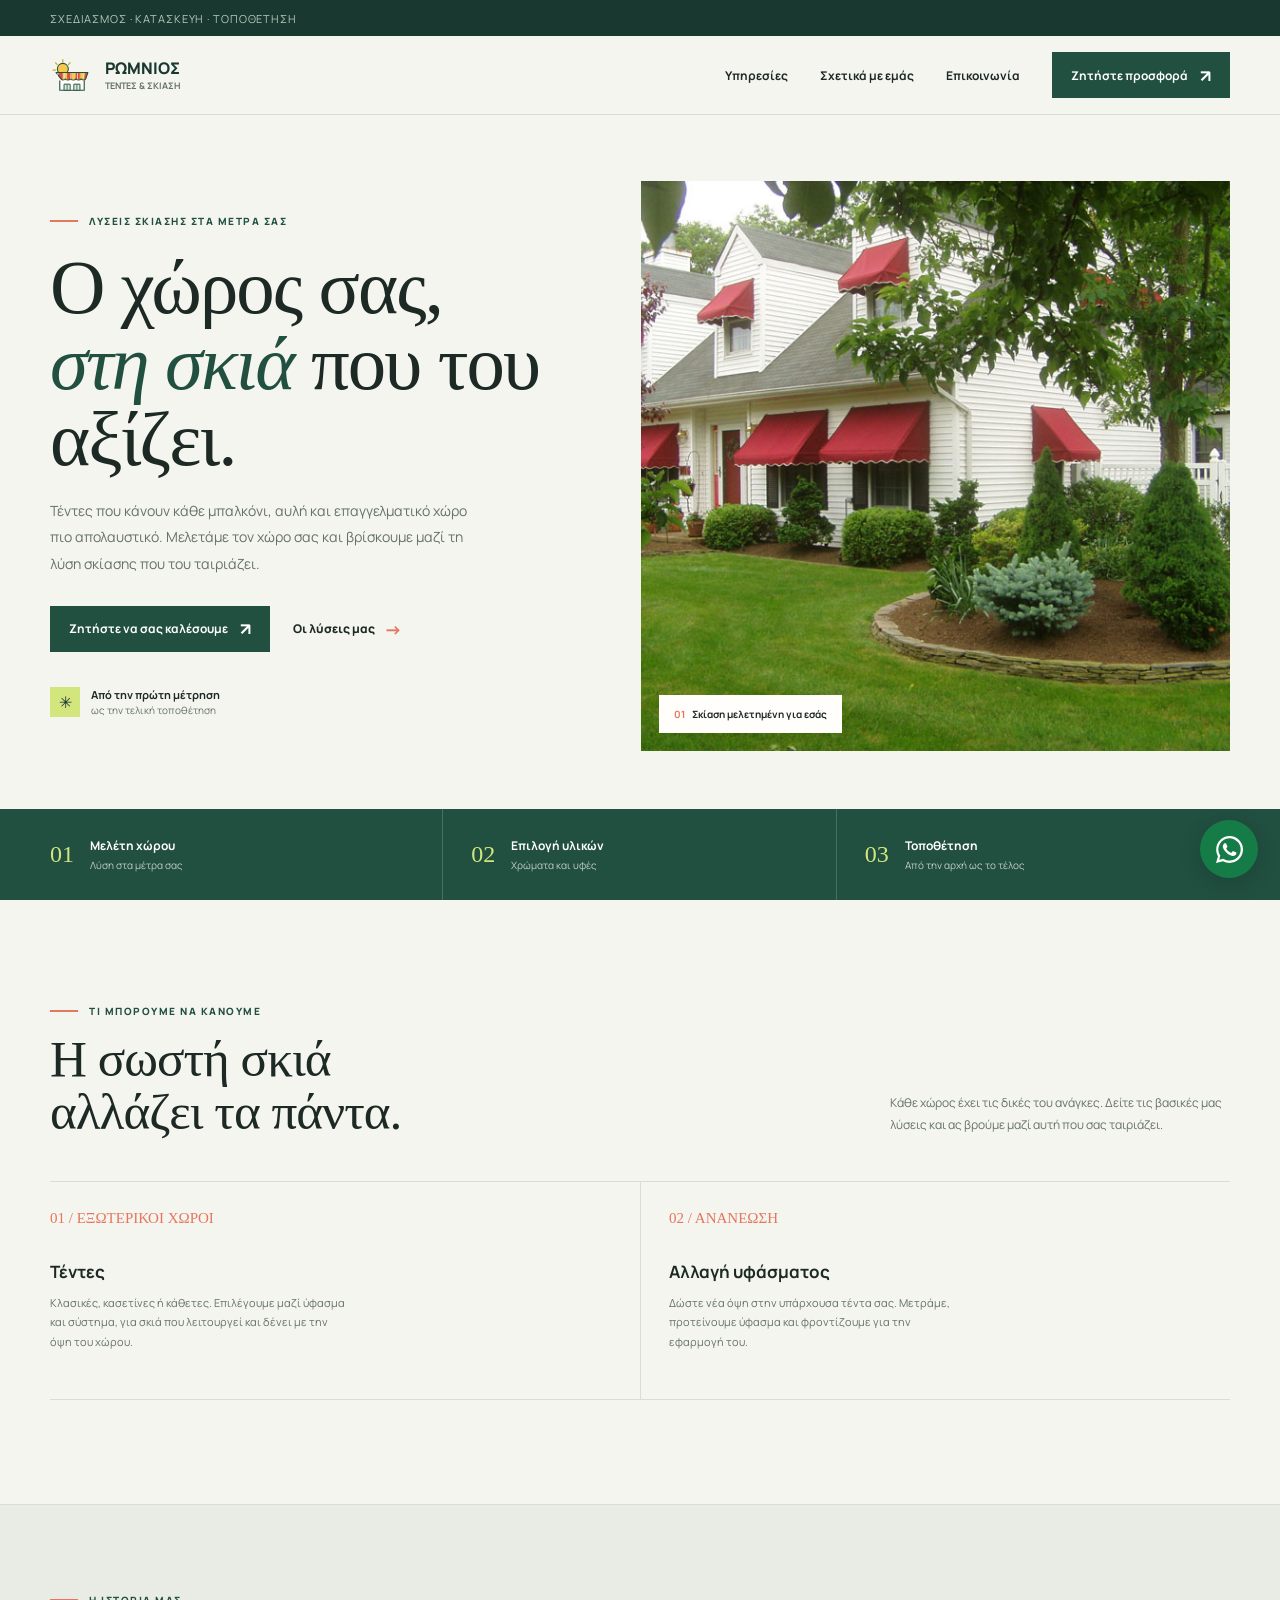
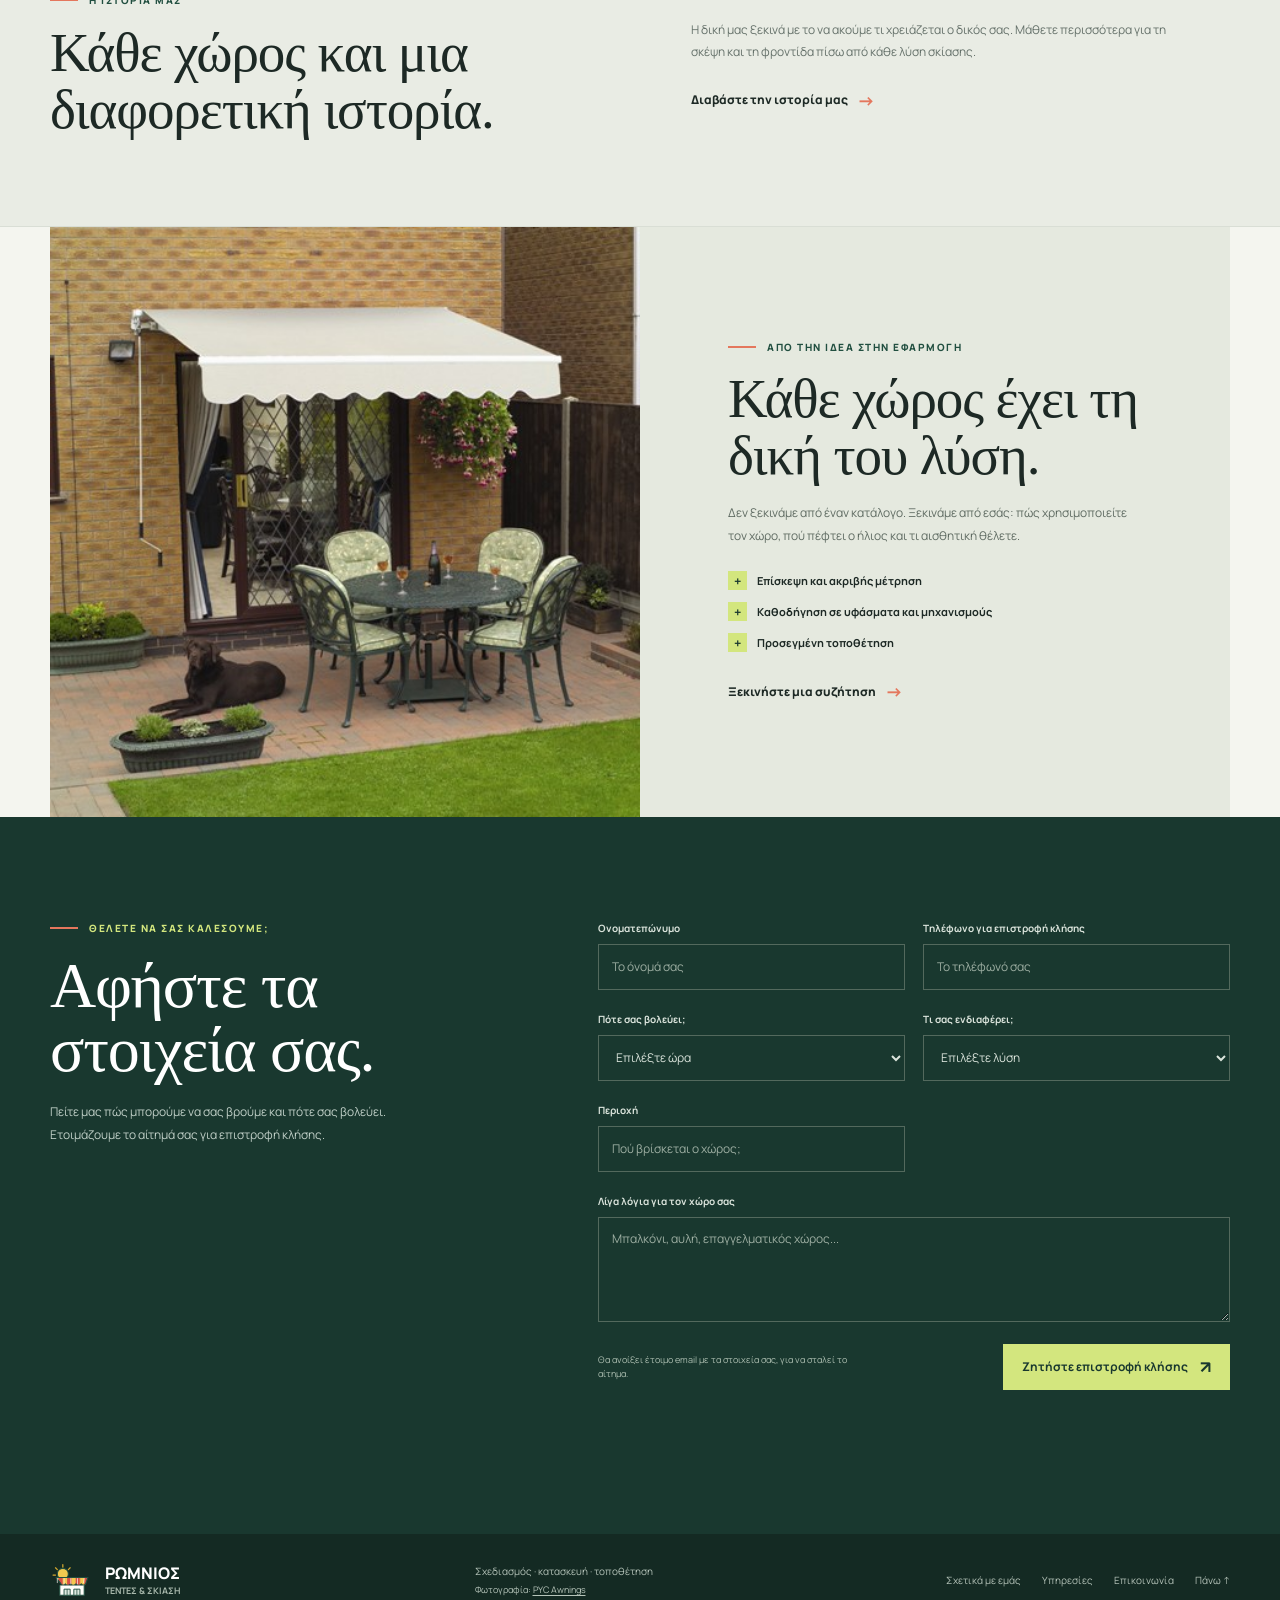
==== commit 495e5e02: "commit" ====
--- a/index.html
+++ b/index.html
@@ -44,7 +44,7 @@
           <h1>Ο χώρος σας, <em>στη σκιά</em> που του αξίζει.</h1>
           <p class="hero-copy">Τέντες που κάνουν κάθε μπαλκόνι, αυλή και επαγγελματικό χώρο πιο απολαυστικό. Μελετάμε τον χώρο σας και βρίσκουμε μαζί τη λύση σκίασης που του ταιριάζει.</p>
           <div class="hero-actions">
-            <a class="button" href="#epikoinonia">Μιλήστε μας <span class="button-arrow" aria-hidden="true">↗</span></a>
+            <a class="button" href="#epikoinonia">Ζητήστε να σας καλέσουμε <span class="button-arrow" aria-hidden="true">↗</span></a>
             <a class="text-link" href="#ypiresies">Οι λύσεις μας <span aria-hidden="true">→</span></a>
           </div>
           <div class="hero-note"><span class="hero-note-mark" aria-hidden="true">✳</span><span><strong>Από την πρώτη μέτρηση</strong><br>ως την τελική τοποθέτηση</span></div>
@@ -112,17 +112,18 @@
     <section class="section quote-section" id="epikoinonia">
       <div class="wrap quote-grid">
         <div class="quote-copy">
-          <div class="eyebrow">Πείτε μας τι χρειάζεστε</div>
-          <h2>Πάμε να βρούμε τη λύση σας.</h2>
-          <p>Συμπληρώστε λίγα στοιχεία για τον χώρο σας και ετοιμάστε ένα μήνυμα για να μας στείλετε. Θα χαρούμε να σας εξυπηρετήσουμε.</p>
+          <div class="eyebrow">Θέλετε να σας καλέσουμε;</div>
+          <h2>Αφήστε τα στοιχεία σας.</h2>
+          <p>Πείτε μας πώς μπορούμε να σας βρούμε και πότε σας βολεύει. Ετοιμάζουμε το αίτημά σας για επιστροφή κλήσης.</p>
         </div>
         <form class="quote-form" id="quote-form">
           <div class="field"><label for="name">Ονοματεπώνυμο</label><input id="name" name="name" autocomplete="name" placeholder="Το όνομά σας" required></div>
-          <div class="field"><label for="phone">Τηλέφωνο επικοινωνίας</label><input id="phone" name="phone" type="tel" autocomplete="tel" placeholder="Πώς μπορούμε να σας βρούμε;" required></div>
+          <div class="field"><label for="phone">Τηλέφωνο για επιστροφή κλήσης</label><input id="phone" name="phone" type="tel" autocomplete="tel" placeholder="Το τηλέφωνό σας" required></div>
+          <div class="field"><label for="callback-time">Πότε σας βολεύει;</label><select id="callback-time" name="callback-time" required><option value="" disabled selected>Επιλέξτε ώρα</option><option>Πρωί</option><option>Μεσημέρι</option><option>Απόγευμα</option><option>Οποιαδήποτε ώρα</option></select></div>
           <div class="field"><label for="space">Τι σας ενδιαφέρει;</label><select id="space" name="space" required><option value="" disabled selected>Επιλέξτε λύση</option><option>Τέντα</option><option>Αλλαγή υφάσματος</option><option>Κάτι άλλο</option></select></div>
           <div class="field"><label for="area">Περιοχή</label><input id="area" name="area" autocomplete="address-level2" placeholder="Πού βρίσκεται ο χώρος;"></div>
           <div class="field field-wide"><label for="details">Λίγα λόγια για τον χώρο σας</label><textarea id="details" name="details" placeholder="Μπαλκόνι, αυλή, επαγγελματικός χώρος..."></textarea></div>
-          <div class="form-bottom"><small>Με την υποβολή θα ανοίξει το πρόγραμμα email σας με έτοιμο το αίτημα.</small><button class="button" type="submit">Ετοιμάστε το μήνυμα <span class="button-arrow" aria-hidden="true">↗</span></button></div>
+          <div class="form-bottom"><small>Θα ανοίξει έτοιμο email με τα στοιχεία σας, για να σταλεί το αίτημα.</small><button class="button" type="submit">Ζητήστε επιστροφή κλήσης <span class="button-arrow" aria-hidden="true">↗</span></button></div>
           <div class="form-status" id="form-status" role="status" aria-live="polite"></div>
         </form>
       </div>
@@ -137,6 +138,9 @@
     </div>
   </footer>
 
+  <a class="whatsapp-button" href="#epikoinonia" aria-label="Στείλτε μήνυμα στο WhatsApp" title="WhatsApp">
+    <svg viewBox="0 0 24 24" aria-hidden="true"><path fill="currentColor" d="M20.52 3.48A11.84 11.84 0 0 0 12.09 0C5.52 0 .17 5.35.17 11.92c0 2.1.55 4.16 1.6 5.98L0 24l6.24-1.64a11.9 11.9 0 0 0 5.85 1.53h.01c6.57 0 11.92-5.35 11.92-11.92 0-3.18-1.24-6.17-3.5-8.49ZM12.1 21.86c-1.82 0-3.61-.49-5.17-1.41l-.37-.22-3.7.97.99-3.61-.24-.37a9.9 9.9 0 1 1 8.49 4.64Zm5.43-7.42c-.3-.15-1.76-.87-2.03-.97-.27-.1-.47-.15-.67.15-.2.3-.77.97-.94 1.17-.18.2-.35.22-.65.07-.3-.15-1.25-.46-2.39-1.47-.88-.79-1.48-1.76-1.65-2.06-.18-.3-.02-.46.13-.61.13-.13.3-.35.45-.52.15-.18.2-.3.3-.5.1-.2.05-.37-.03-.52-.07-.15-.67-1.61-.91-2.21-.24-.58-.49-.5-.67-.51h-.57c-.2 0-.52.07-.79.37-.27.3-1.04 1.02-1.04 2.48s1.06 2.88 1.21 3.08c.15.2 2.1 3.2 5.08 4.49.71.3 1.26.49 1.69.62.71.23 1.36.2 1.87.12.57-.08 1.76-.72 2.01-1.41.25-.7.25-1.29.17-1.42-.07-.12-.27-.2-.57-.35Z"/></svg>
+  </a>
   <script src="script.js" defer></script>
 </body>
 </html>
--- a/style.css
+++ b/style.css
@@ -162,6 +162,10 @@
     .footer .brand-name small { color: #a8b8ac; }
     .footer-links { display: flex; gap: 21px; }
     .footer a:hover { color: white; }
+    .whatsapp-button { position: fixed; z-index: 20; right: 22px; bottom: 22px; width: 58px; aspect-ratio: 1; display: grid; place-items: center; border-radius: 50%; background: #167c47; color: white; box-shadow: 0 5px 18px rgba(15, 42, 30, .25); transition: background .2s ease, transform .2s ease; }
+    .whatsapp-button svg { width: 27px; height: 27px; }
+    .whatsapp-button:hover { background: #105f36; transform: translateY(-2px); }
+    .whatsapp-button:focus-visible { outline: 3px solid var(--lime); outline-offset: 3px; }
 
     @media (max-width: 820px) {
       .wrap { width: min(100% - 40px, 650px); }
@@ -217,6 +221,7 @@
       .service h3 { margin-top: 17px; }
       .feature-image { height: 280px; }
       .feature-copy { padding: 40px 22px; }
+      .whatsapp-button { right: 16px; bottom: 16px; width: 54px; }
       .quote-form { grid-template-columns: 1fr; }
       .field-wide, .form-bottom, .form-status { grid-column: auto; }
       .form-bottom { align-items: flex-start; flex-direction: column; }
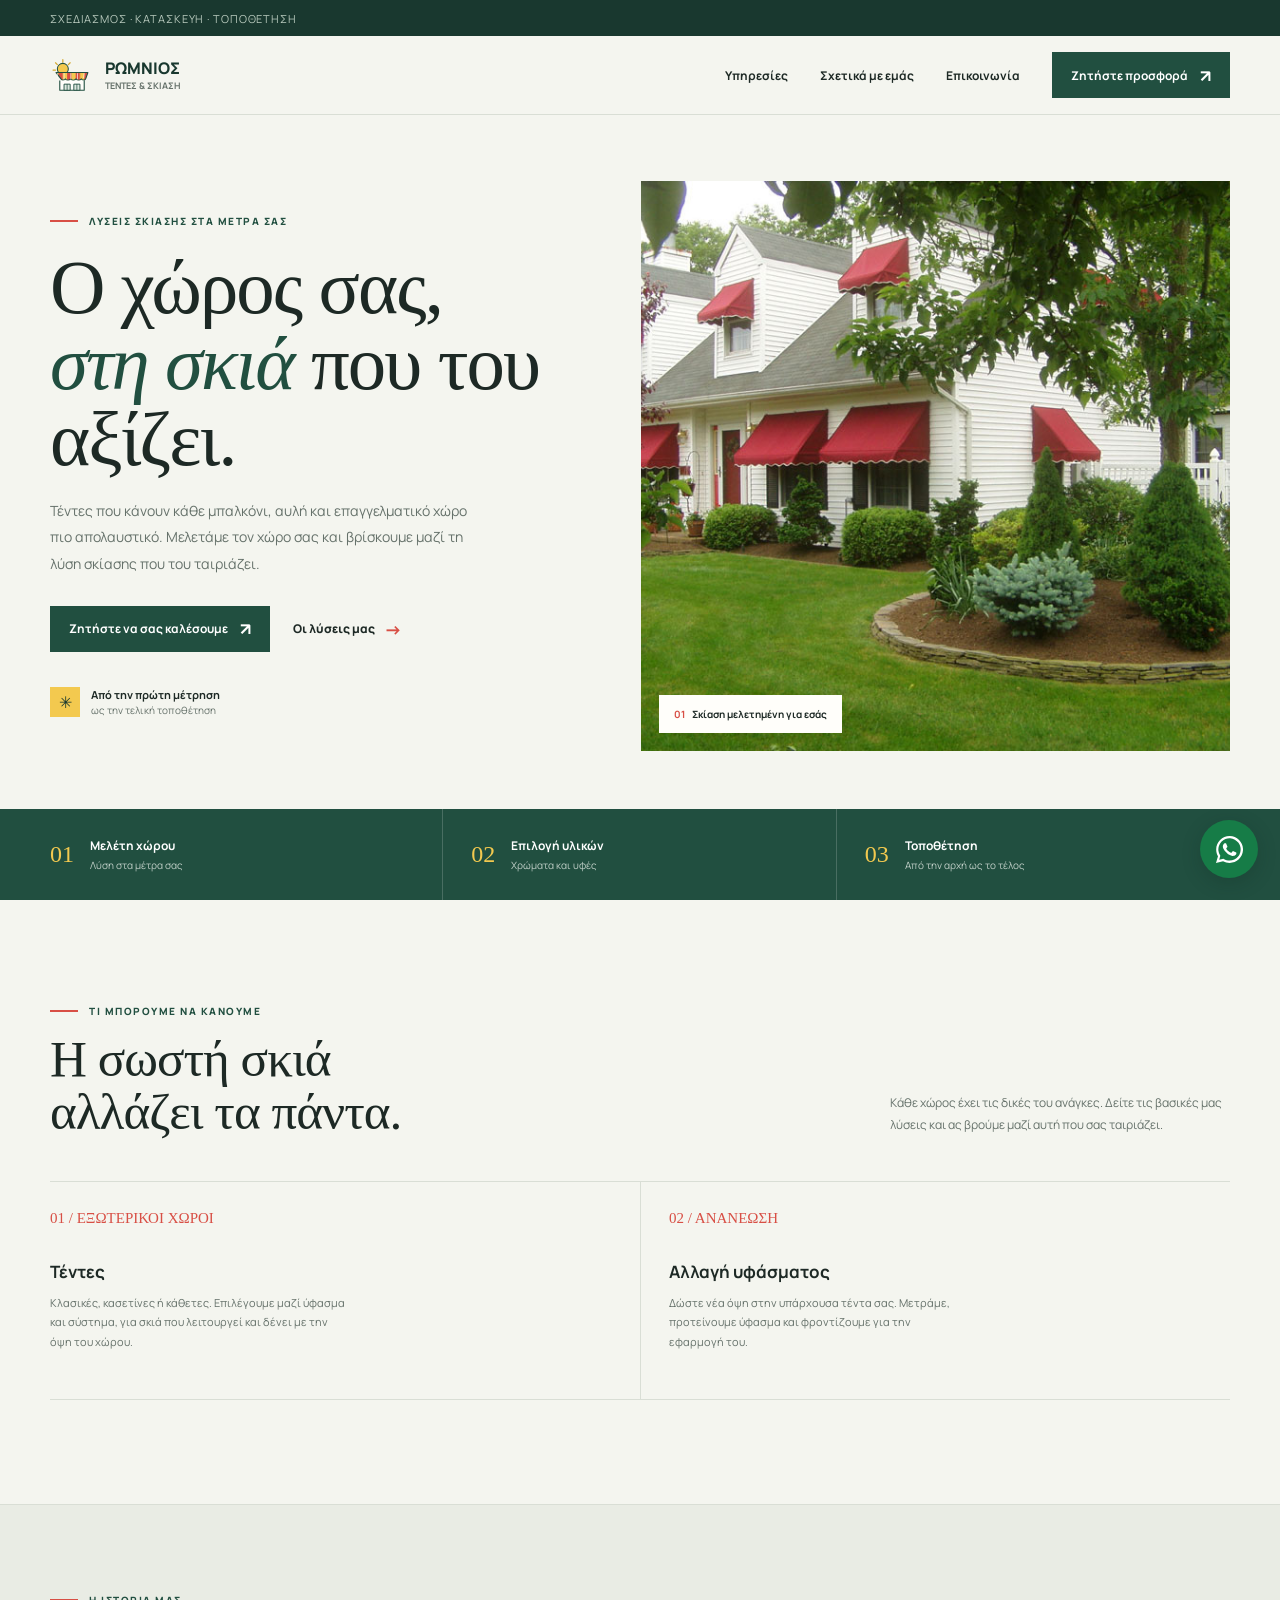
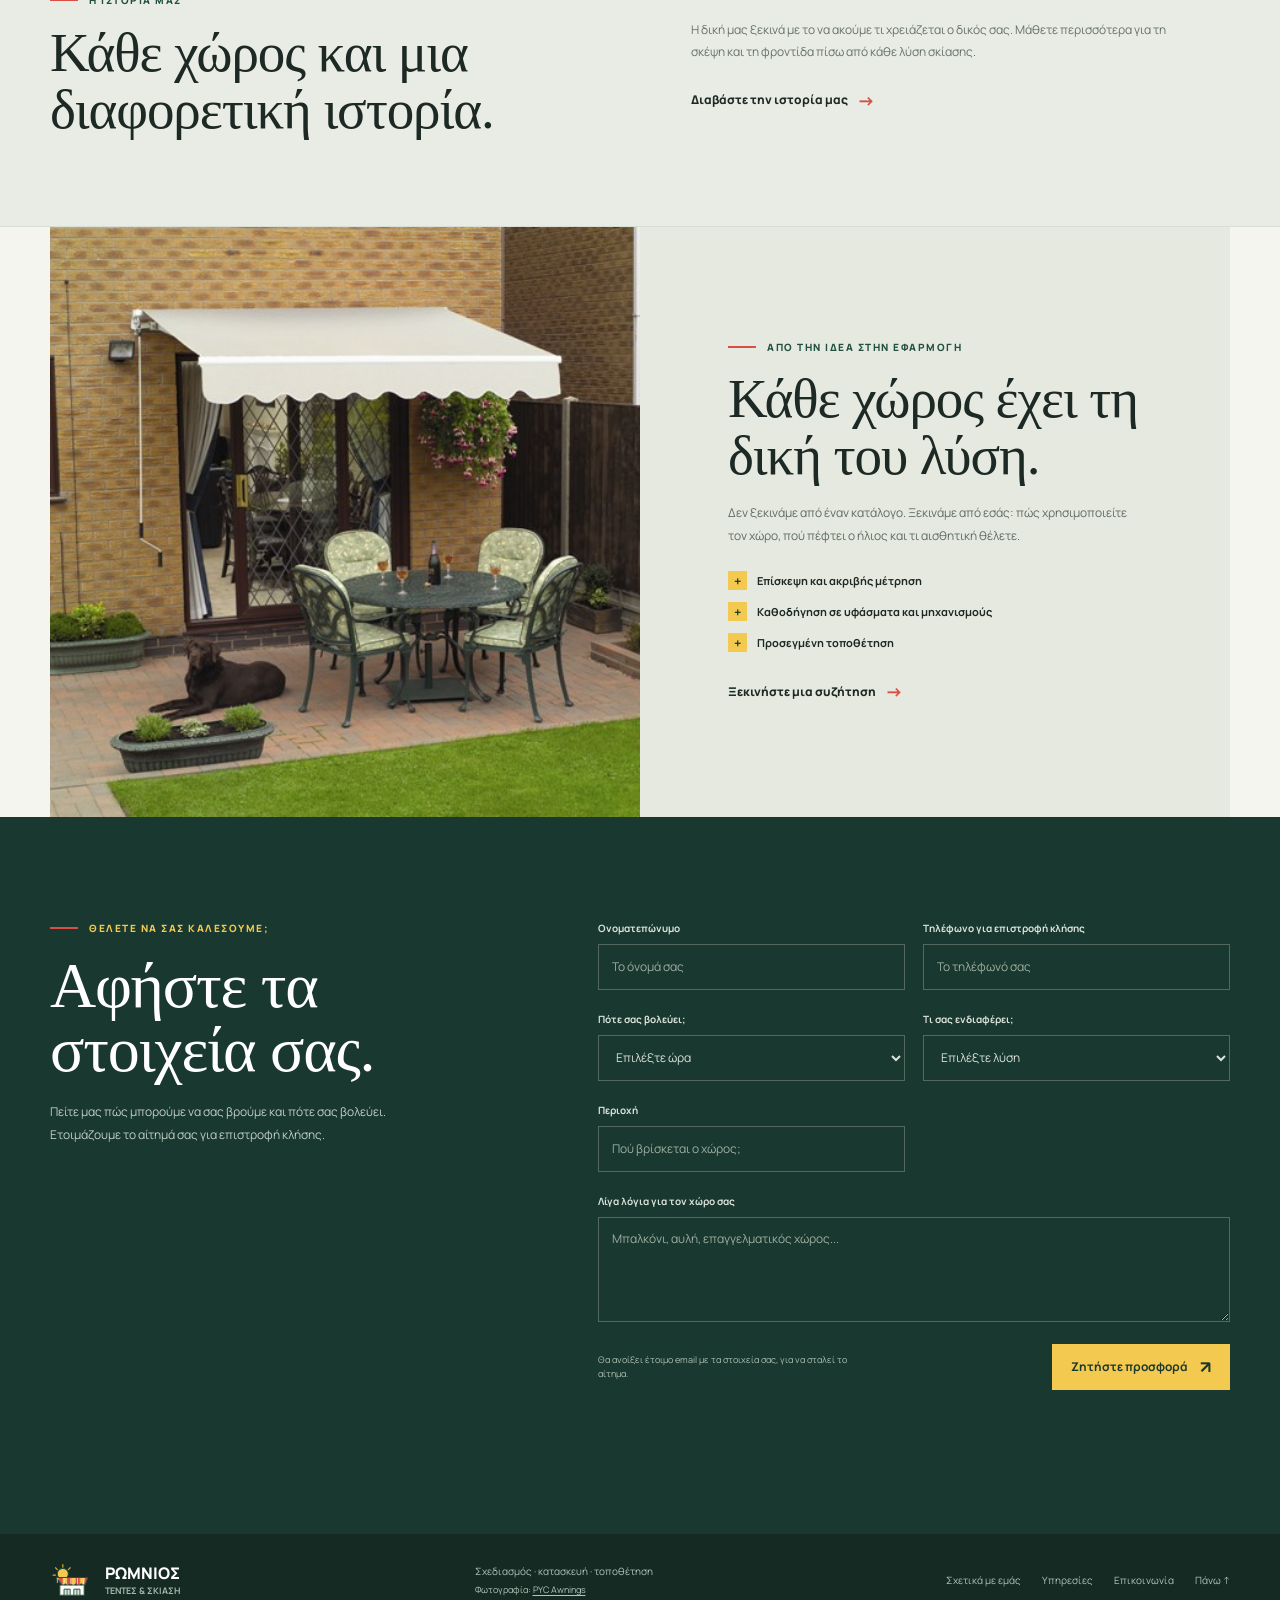
==== commit 852a40d1: "commit" ====
--- a/index.html
+++ b/index.html
@@ -123,7 +123,7 @@
           <div class="field"><label for="space">Τι σας ενδιαφέρει;</label><select id="space" name="space" required><option value="" disabled selected>Επιλέξτε λύση</option><option>Τέντα</option><option>Αλλαγή υφάσματος</option><option>Κάτι άλλο</option></select></div>
           <div class="field"><label for="area">Περιοχή</label><input id="area" name="area" autocomplete="address-level2" placeholder="Πού βρίσκεται ο χώρος;"></div>
           <div class="field field-wide"><label for="details">Λίγα λόγια για τον χώρο σας</label><textarea id="details" name="details" placeholder="Μπαλκόνι, αυλή, επαγγελματικός χώρος..."></textarea></div>
-          <div class="form-bottom"><small>Θα ανοίξει έτοιμο email με τα στοιχεία σας, για να σταλεί το αίτημα.</small><button class="button" type="submit">Ζητήστε επιστροφή κλήσης <span class="button-arrow" aria-hidden="true">↗</span></button></div>
+          <div class="form-bottom"><small>Θα ανοίξει έτοιμο email με τα στοιχεία σας, για να σταλεί το αίτημα.</small><button class="button" type="submit">Ζητήστε προσφορά <span class="button-arrow" aria-hidden="true">↗</span></button></div>
           <div class="form-status" id="form-status" role="status" aria-live="polite"></div>
         </form>
       </div>
--- a/style.css
+++ b/style.css
@@ -6,8 +6,8 @@
       --white: #fffefa;
       --green: #214f40;
       --green-dark: #19382f;
-      --lime: #d3e67e;
-      --coral: #e4775d;
+      --lime: #f3c94f;
+      --coral: #d84f45;
       --line: #d9ded5;
       --serif: Georgia, "Times New Roman", serif;
       --sans: "Manrope", "DM Sans", sans-serif;
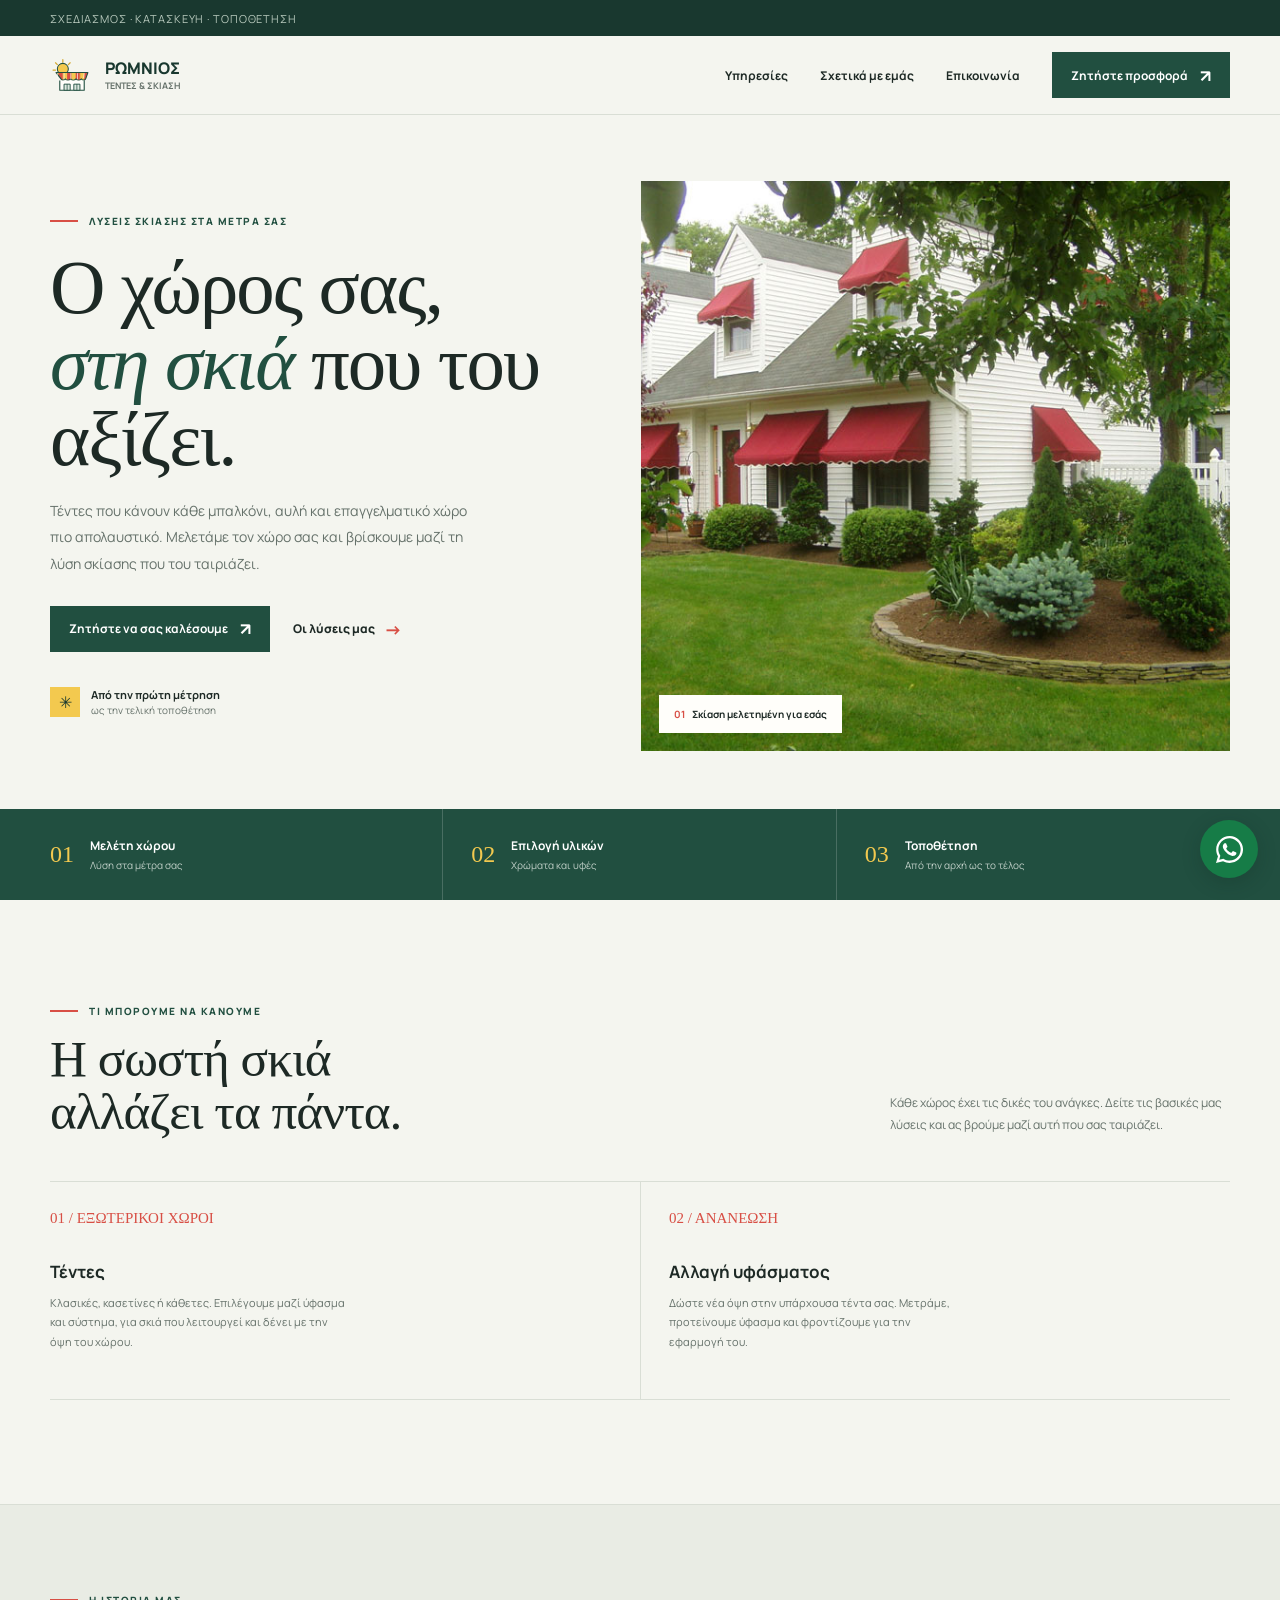
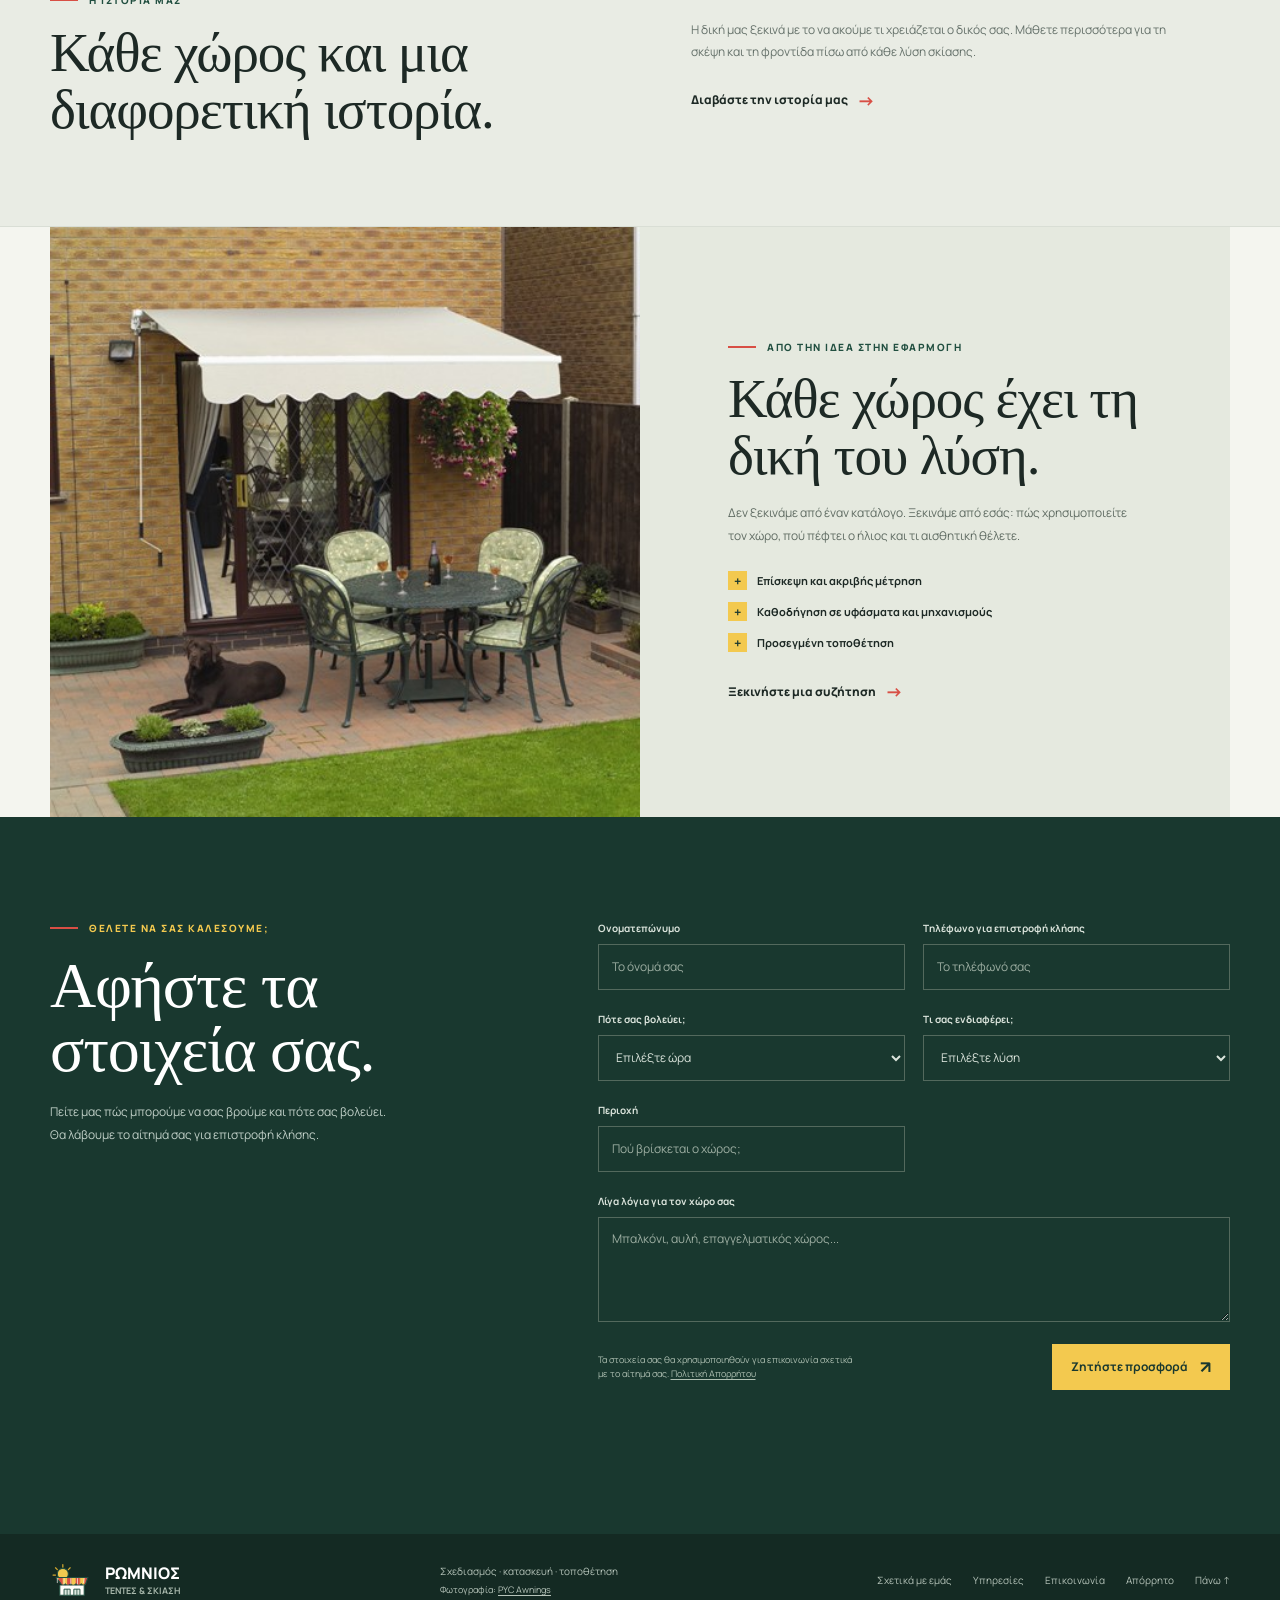
==== commit 43797755: "commit" ====
--- a/index.html
+++ b/index.html
@@ -114,7 +114,7 @@
         <div class="quote-copy">
           <div class="eyebrow">Θέλετε να σας καλέσουμε;</div>
           <h2>Αφήστε τα στοιχεία σας.</h2>
-          <p>Πείτε μας πώς μπορούμε να σας βρούμε και πότε σας βολεύει. Ετοιμάζουμε το αίτημά σας για επιστροφή κλήσης.</p>
+          <p>Πείτε μας πώς μπορούμε να σας βρούμε και πότε σας βολεύει. Θα λάβουμε το αίτημά σας για επιστροφή κλήσης.</p>
         </div>
         <form class="quote-form" id="quote-form">
           <div class="field"><label for="name">Ονοματεπώνυμο</label><input id="name" name="name" autocomplete="name" placeholder="Το όνομά σας" required></div>
@@ -123,7 +123,7 @@
           <div class="field"><label for="space">Τι σας ενδιαφέρει;</label><select id="space" name="space" required><option value="" disabled selected>Επιλέξτε λύση</option><option>Τέντα</option><option>Αλλαγή υφάσματος</option><option>Κάτι άλλο</option></select></div>
           <div class="field"><label for="area">Περιοχή</label><input id="area" name="area" autocomplete="address-level2" placeholder="Πού βρίσκεται ο χώρος;"></div>
           <div class="field field-wide"><label for="details">Λίγα λόγια για τον χώρο σας</label><textarea id="details" name="details" placeholder="Μπαλκόνι, αυλή, επαγγελματικός χώρος..."></textarea></div>
-          <div class="form-bottom"><small>Θα ανοίξει έτοιμο email με τα στοιχεία σας, για να σταλεί το αίτημα.</small><button class="button" type="submit">Ζητήστε προσφορά <span class="button-arrow" aria-hidden="true">↗</span></button></div>
+          <div class="form-bottom"><small>Τα στοιχεία σας θα χρησιμοποιηθούν για επικοινωνία σχετικά με το αίτημά σας. <a href="privacy.html">Πολιτική Απορρήτου</a></small><button class="button" type="submit">Ζητήστε προσφορά <span class="button-arrow" aria-hidden="true">↗</span></button></div>
           <div class="form-status" id="form-status" role="status" aria-live="polite"></div>
         </form>
       </div>
@@ -134,7 +134,7 @@
     <div class="wrap footer-inner">
       <a class="brand" href="#arxi" aria-label="Ρωμνιός, επιστροφή στην αρχή"><img class="brand-mark" src="logo-mark.svg" alt="" aria-hidden="true"><span class="brand-name">ΡΩΜΝΙΟΣ<small>ΤΕΝΤΕΣ &amp; ΣΚΙΑΣΗ</small></span></a>
       <span>Σχεδιασμός · κατασκευή · τοποθέτηση<small class="footer-credit">Φωτογραφία: <a href="https://commons.wikimedia.org/wiki/File:Home_Awnings.jpg" target="_blank" rel="noopener noreferrer">PYC Awnings</a></small></span>
-      <div class="footer-links"><a href="about.html">Σχετικά με εμάς</a><a href="#ypiresies">Υπηρεσίες</a><a href="#epikoinonia">Επικοινωνία</a><a href="#arxi">Πάνω ↑</a></div>
+      <div class="footer-links"><a href="about.html">Σχετικά με εμάς</a><a href="#ypiresies">Υπηρεσίες</a><a href="#epikoinonia">Επικοινωνία</a><a href="privacy.html">Απόρρητο</a><a href="#arxi">Πάνω ↑</a></div>
     </div>
   </footer>
 
--- a/style.css
+++ b/style.css
@@ -122,6 +122,18 @@
     .story-copy p { margin-bottom: 20px; color: #536159; font-size: 13px; line-height: 1.95; }
     .story-actions { display: flex; flex-wrap: wrap; align-items: center; gap: 24px; margin-top: 28px; }
 
+    .privacy-section { padding: 72px 0 96px; }
+    .privacy-content { max-width: 820px; }
+    .privacy-content h1 { margin-bottom: 16px; }
+    .privacy-updated { margin-bottom: 38px; color: var(--muted); font-size: 11px; }
+    .privacy-content h2 { margin: 34px 0 10px; font-size: 18px; line-height: 1.35; }
+    .privacy-content p, .privacy-content li { color: var(--muted); font-size: 12px; line-height: 1.9; }
+    .privacy-content ul { display: grid; gap: 7px; padding-left: 22px; }
+    .privacy-contact { padding: 17px 20px; border-left: 3px solid var(--coral); background: #e9ece4; }
+    .privacy-placeholder { color: var(--green-dark); font-weight: 800; }
+    .privacy-content a { text-decoration: underline; text-underline-offset: 2px; }
+    .form-bottom small a { color: inherit; text-decoration: underline; text-underline-offset: 2px; }
+
     .feature { display: grid; grid-template-columns: 1fr 1fr; min-height: 510px; background: #e5e9df; }
     .feature-visual { position: relative; min-height: 100%; }
     .feature-image { width: 100%; height: 100%; object-fit: cover; }
@@ -152,7 +164,10 @@
     .form-bottom small { max-width: 260px; color: #aebfb2; font-size: 9px; line-height: 1.6; }
     .form-bottom .button { background: var(--lime); color: var(--green-dark); cursor: pointer; }
     .form-bottom .button:hover { background: #e4f29e; }
+    .form-bottom .button:disabled { cursor: wait; opacity: .7; transform: none; }
     .form-status { grid-column: 1 / -1; min-height: 18px; color: var(--lime); font-size: 11px; }
+    .form-status.is-error { color: #ffc4bb; }
+    .form-status.is-success { color: var(--lime); }
 
     .footer { padding: 27px 0; background: #142a23; color: #b6c4ba; }
     .footer-inner { display: flex; align-items: center; justify-content: space-between; gap: 22px; font-size: 10px; }
